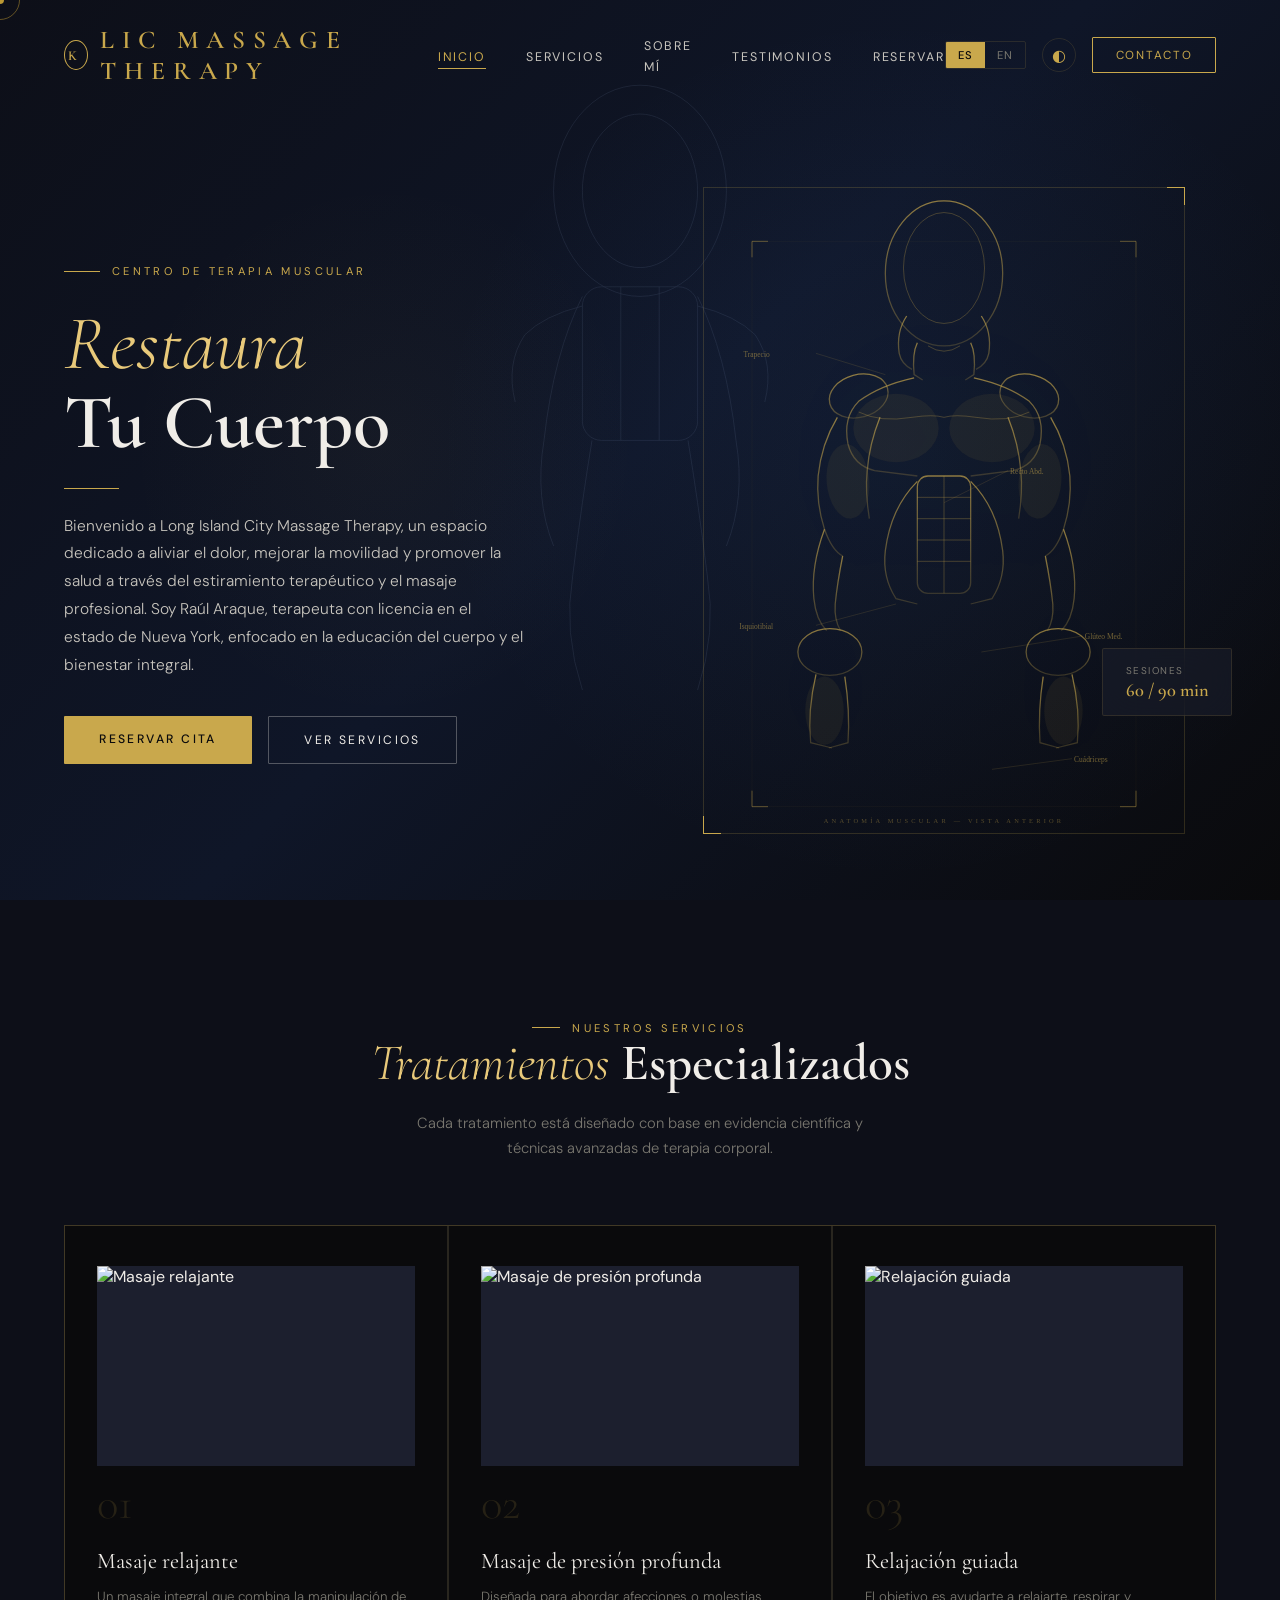
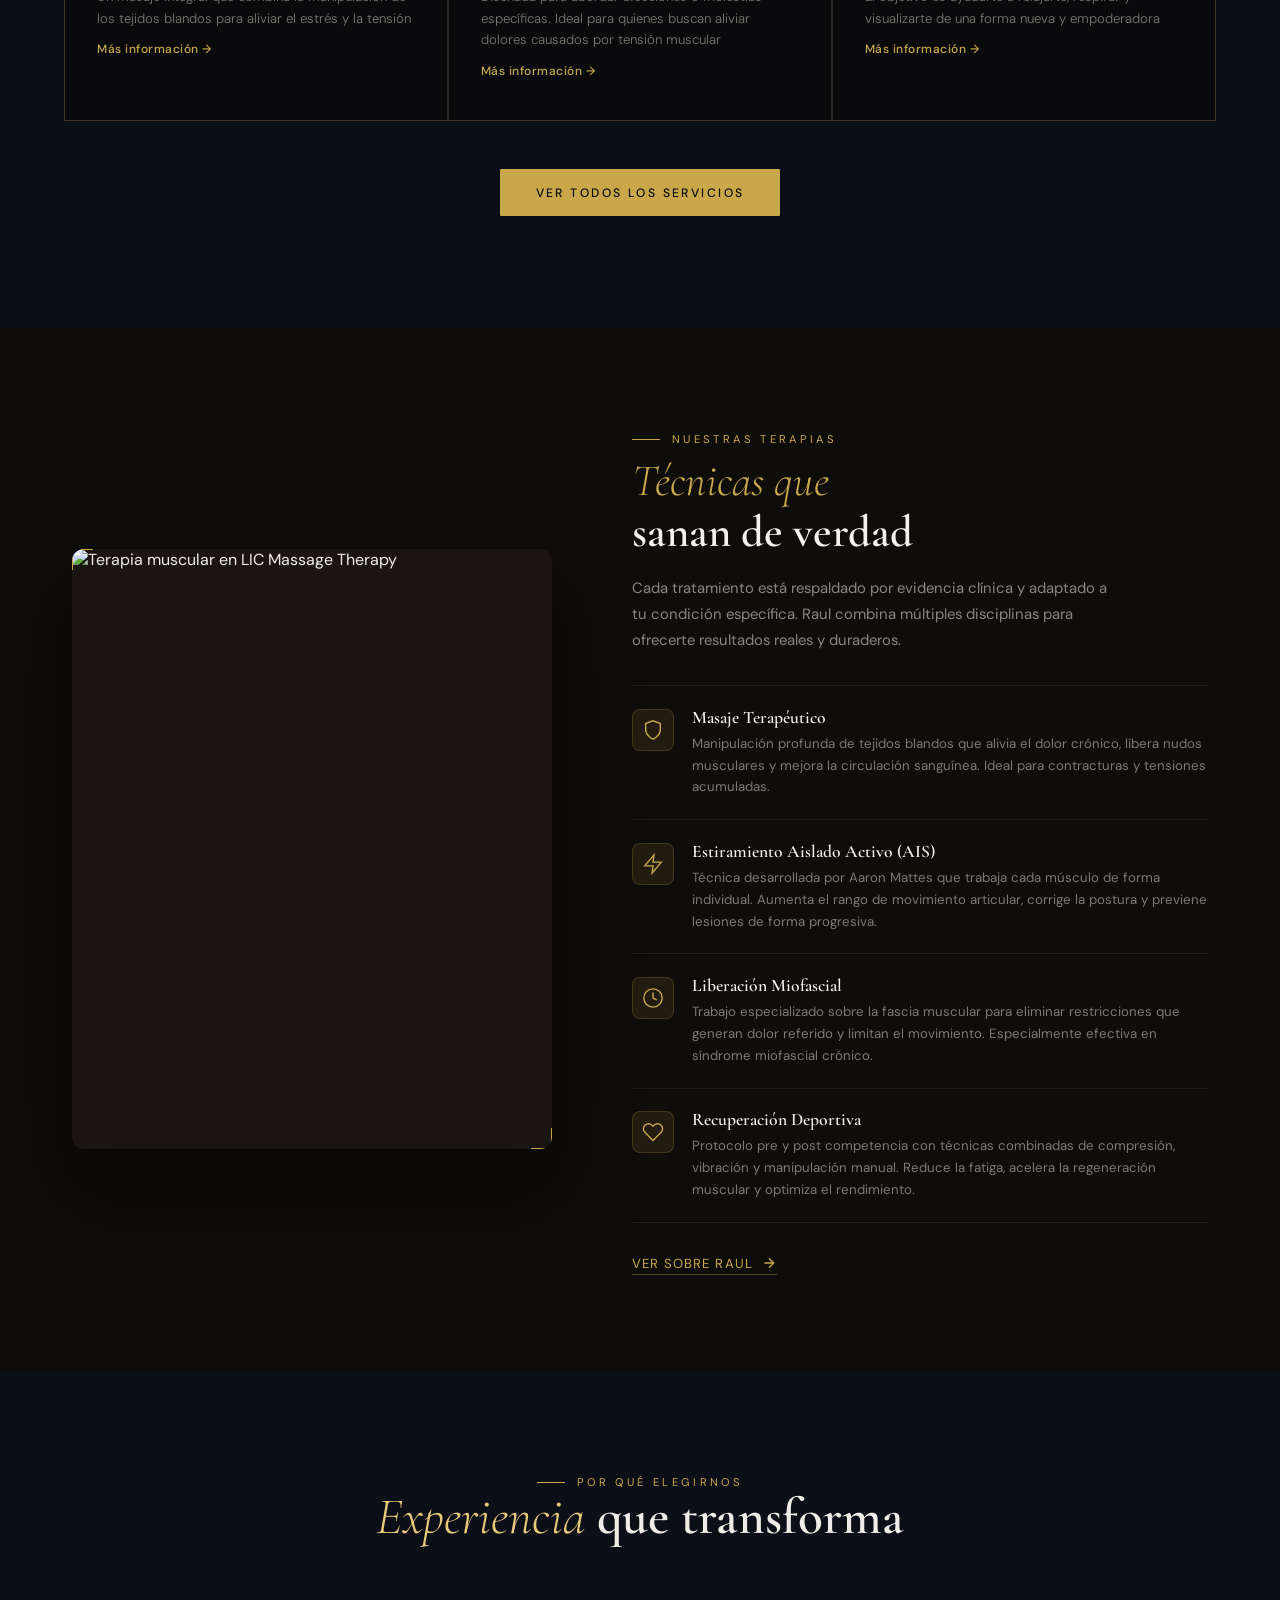
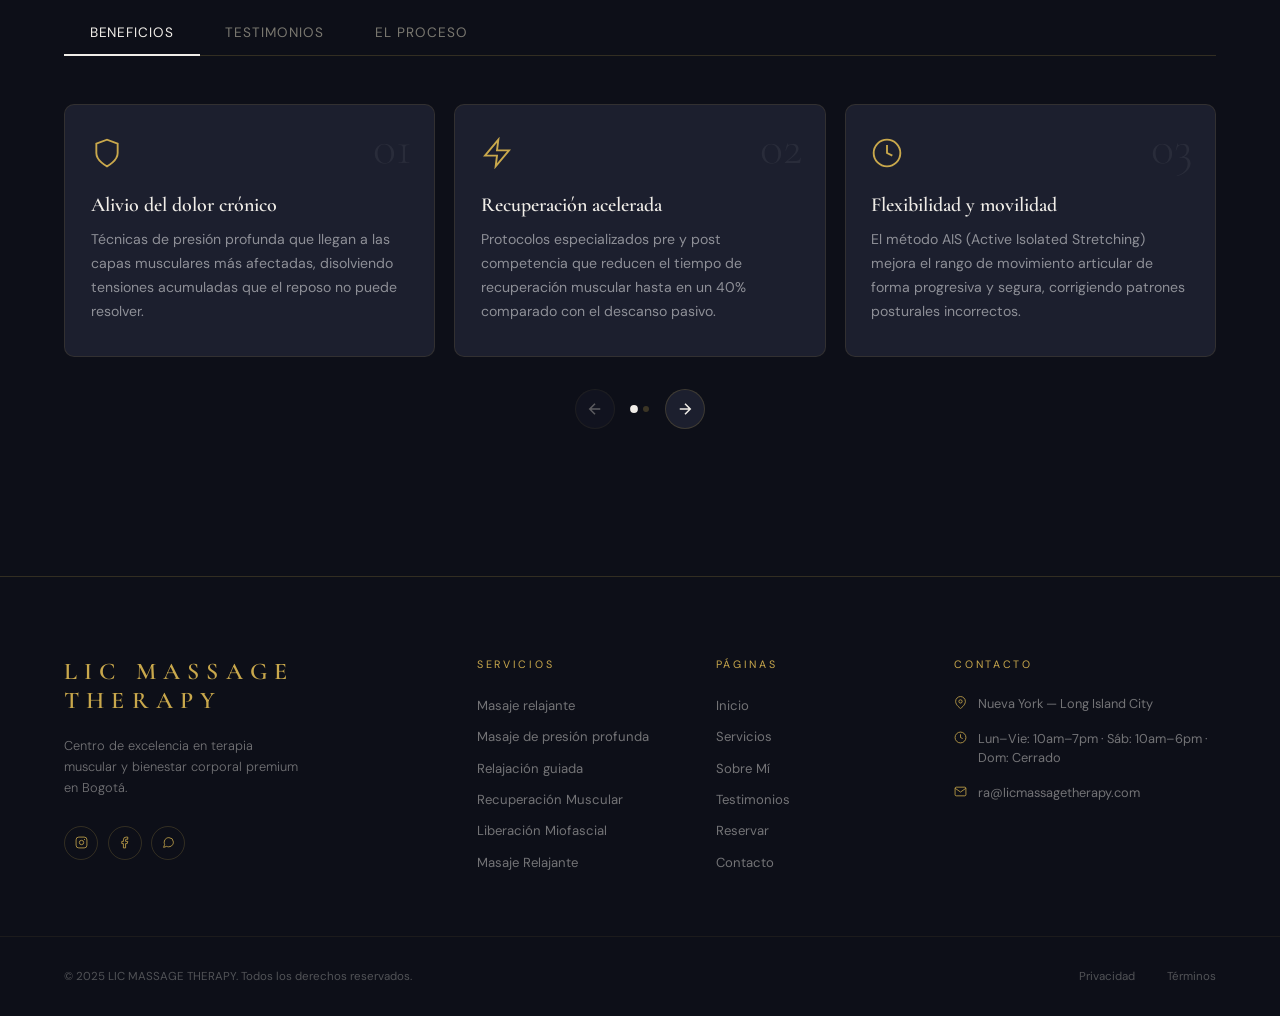
==== LIC massage therapy/index.html @ 2e76ca34 "Add files via upload" ====
<!DOCTYPE html>
<html lang="es">
<head>
<meta charset="UTF-8">
<meta name="viewport" content="width=device-width, initial-scale=1.0">
<title>LIC Massage Therapy</title>
<meta name="description" content="Centro de terapia muscular y masajes premium. Recuperación, bienestar y rendimiento deportivo.">
<link rel="preconnect" href="https://fonts.googleapis.com">
<link href="https://fonts.googleapis.com/css2?family=Cormorant+Garamond:ital,wght@0,300;0,400;0,600;1,300;1,400&family=DM+Sans:wght@300;400;500&display=swap" rel="stylesheet">
<link rel="stylesheet" href="shared.css">
</head>
<body>

<!-- ─── SPLASH SCREEN ────────────────────────────────────────────────────── -->
<div id="splashScreen" aria-hidden="true">
  <div class="splash-inner">

    <!-- Nombre de la marca -->
    <div class="splash-brand">
      <span class="splash-brand-name"> LIC MASSAGE THERAPY</span>
    </div>

    <!-- Barra de progreso -->
    <div class="splash-progress-track">
      <div class="splash-progress-bar" id="splashBar"></div>
    </div>

  </div>
</div>

<style>
/* ── Splash Screen ─────────────────────────────────────────────────────── */
#splashScreen {
  position: fixed;
  inset: 0;
  z-index: 99999;
  display: flex;
  align-items: center;
  justify-content: center;
  background: linear-gradient(160deg, #0d0d0d 0%, #141410 50%, #0a0a0a 100%);
  opacity: 1;
  transition: opacity 0.75s cubic-bezier(0.4, 0, 0.2, 1);
  pointer-events: all;
}
#splashScreen.fade-out {
  opacity: 0;
  pointer-events: none;
}
.splash-inner {
  display: flex;
  flex-direction: column;
  align-items: center;
  gap: 0;
  animation: splashFadeIn 0.9s cubic-bezier(0.4, 0, 0.2, 1) both;
  padding: 0 2rem;
  text-align: center;
}
@keyframes splashFadeIn {
  from { opacity: 0; transform: translateY(18px); }
  to   { opacity: 1; transform: translateY(0); }
}

/* Ornamentos */
.splash-ornament {
  width: 1px;
  background: linear-gradient(to bottom, transparent, rgba(201,168,76,0.5), transparent);
  opacity: 0.6;
}
.splash-ornament.top  { height: 60px; margin-bottom: 28px; }
.splash-ornament.bottom { height: 40px; margin-top: 28px; }

/* Logo SVG */
.splash-logo-wrap {
  position: relative;
  margin-bottom: 22px;
}
.splash-logo-svg {
  width: 90px;
  height: 90px;
  filter: drop-shadow(0 0 18px rgba(201,168,76,0.25));
  animation: splashPulse 3s ease-in-out infinite;
}
@keyframes splashPulse {
  0%, 100% { filter: drop-shadow(0 0 14px rgba(201,168,76,0.2)); }
  50%       { filter: drop-shadow(0 0 28px rgba(201,168,76,0.45)); }
}

/* Nombre de marca */
.splash-brand {
  display: flex;
  align-items: baseline;
  gap: 10px;
  margin-bottom: 10px;
  letter-spacing: 0.08em;
}
.splash-brand-lic {
  font-family: 'Cormorant Garamond', Georgia, serif;
  font-weight: 300;
  font-size: clamp(2rem, 6vw, 3rem);
  color: #c9a84c;
  letter-spacing: 0.18em;
  line-height: 1;
}
.splash-brand-sep {
  font-family: 'Cormorant Garamond', Georgia, serif;
  font-size: 1.1rem;
  color: rgba(201,168,76,0.4);
  line-height: 1;
}
.splash-brand-name {
  font-family: 'DM Sans', sans-serif;
  font-weight: 300;
  font-size: clamp(0.85rem, 2.5vw, 1.1rem);
  color: rgba(220, 210, 185, 0.85);
  letter-spacing: 0.22em;
  text-transform: uppercase;
  line-height: 1;
}

/* Eslogan */
.splash-tagline {
  font-family: 'Cormorant Garamond', Georgia, serif;
  font-style: italic;
  font-weight: 300;
  font-size: clamp(0.75rem, 2vw, 0.9rem);
  color: rgba(201,168,76,0.55);
  letter-spacing: 0.28em;
  margin: 0;
  text-transform: uppercase;
}

/* Barra de progreso */
.splash-progress-track {
  width: 80px;
  height: 1px;
  background: rgba(201,168,76,0.15);
  margin-top: 32px;
  overflow: hidden;
  border-radius: 1px;
}
.splash-progress-bar {
  height: 100%;
  width: 0%;
  background: linear-gradient(90deg, transparent, #c9a84c, transparent);
  border-radius: 1px;
  transition: width linear;
}

/* Responsive */
@media (max-width: 480px) {
  .splash-ornament.top  { height: 40px; margin-bottom: 20px; }
  .splash-ornament.bottom { height: 28px; margin-top: 20px; }
  .splash-logo-svg { width: 72px; height: 72px; }
  .splash-brand { gap: 7px; }
}
</style>

<script>
(function () {
  var splash   = document.getElementById('splashScreen');
  var bar      = document.getElementById('splashBar');
  var duration = 500; // ms total visible
  var fadeTime = 750;  // ms fade-out (matches CSS)

  /* Progreso animado */
  var start = null;
  function animateBar(ts) {
    if (!start) start = ts;
    var pct = Math.min(((ts - start) / duration) * 100, 100);
    bar.style.width = pct + '%';
    if (pct < 100) requestAnimationFrame(animateBar);
  }
  requestAnimationFrame(animateBar);

  /* Ocultar splash */
  function hideSplash() {
    splash.classList.add('fade-out');
    setTimeout(function () {
      splash.style.display = 'none';
    }, fadeTime + 10);
  }

  /* Disparar al mayor: duración mínima o carga de página */
  var loaded   = false;
  var timerDone = false;

  function tryHide() {
    if (loaded && timerDone) hideSplash();
  }

  setTimeout(function () {
    timerDone = true;
    tryHide();
  }, duration);

  if (document.readyState === 'complete') {
    loaded = true;
  } else {
    window.addEventListener('load', function () {
      loaded = true;
      tryHide();
    });
  }
})();
</script>

<!-- ─── HERO ─────────────────────────────────────────────────────────────── -->
<section class="hero">
  <div class="hero-bg"></div>
  <div class="hero-muscles"></div>
  <div class="hero-content">
    <div class="hero-text">
      <div class="hero-tag" data-i18n="hero.tag">Centro de Terapia Muscular</div>
      <div class="hero-title"><em data-i18n="hero.title1">Restaura</em></div>
      <div class="hero-title-line2" data-i18n="hero.title2">Tu Cuerpo</div>
      <div class="hero-divider"></div>
      <p class="hero-desc" data-i18n="hero.desc">Bienvenido a Long Island City (LIC) Massage Therapy. El lugar en la ciudad de New York para venir a estar libre de dolor, aprender cómo estirar para una salud óptima y relajarse en Long Island City. Mi nombre es Raul Araque. Soy un terapeuta de masaje con licencia del estado de Nueva York . Mi objetivo es ayudar y educar a las personas . Me especializo en masaje terapéutico y estiramiento aislado activo (AIS). </p>
      <div class="hero-ctas">
        <a href="reservas.html" class="btn-primary" data-i18n="hero.cta1">Reservar Cita</a>
        <a href="servicios.html" class="btn-secondary" data-i18n="hero.cta2">Ver Servicios</a>
      </div>
    </div>
    <div class="hero-visual floating">
      <div class="hero-anatomy-frame">
        <div class="hero-frame-border"></div>
        <svg class="anatomy-main-svg" viewBox="0 0 400 600" xmlns="http://www.w3.org/2000/svg">
          <defs>
            <linearGradient id="muscleGrad" x1="0" y1="0" x2="0" y2="1">
              <stop offset="0%" stop-color="#c9a84c" stop-opacity="0.9"/>
              <stop offset="100%" stop-color="#c9a84c" stop-opacity="0.3"/>
            </linearGradient>
          </defs>
          <style>.m{fill:none;stroke:url(#muscleGrad);stroke-width:1.2;opacity:.75}.mi{fill:none;stroke:#c9a84c;stroke-width:.6;opacity:.45}.mf{fill:#c9a84c;opacity:.07}.ann{fill:#c9a84c;font-size:7px;font-family:Georgia,serif;opacity:.55}.al{stroke:#c9a84c;stroke-width:.4;opacity:.35;fill:none}</style>
          <ellipse cx="200" cy="80" rx="55" ry="68" class="m"/>
          <ellipse cx="200" cy="75" rx="38" ry="52" class="mi"/>
          <path d="M165 120 Q155 135 158 155 Q160 165 170 170" class="m"/>
          <path d="M235 120 Q245 135 242 155 Q240 165 230 170" class="m"/>
          <path d="M175 145 Q170 155 172 175 L180 180" class="m"/>
          <path d="M225 145 Q230 155 228 175 L220 180" class="m"/>
          <path d="M185 148 Q200 158 215 148" class="mi"/>
          <path d="M172 178 Q140 185 120 200 Q105 215 110 240 Q115 260 135 265 L175 270" class="m"/>
          <path d="M228 178 Q260 185 280 200 Q295 215 290 240 Q285 260 265 265 L225 270" class="m"/>
          <ellipse cx="155" cy="225" rx="40" ry="32" class="mf"/>
          <ellipse cx="245" cy="225" rx="40" ry="32" class="mf"/>
          <path d="M120 210 Q140 220 170 215 Q190 212 200 215" class="mi"/>
          <path d="M280 210 Q260 220 230 215 Q210 212 200 215" class="mi"/>
          <rect x="175" y="270" width="50" height="110" rx="10" class="m"/>
          <path d="M175 290 L225 290" class="mi"/><path d="M175 310 L225 310" class="mi"/>
          <path d="M175 330 L225 330" class="mi"/><path d="M175 350 L225 350" class="mi"/>
          <path d="M200 270 L200 380" class="mi"/>
          <path d="M175 275 Q150 300 145 340 Q142 365 155 385 L175 390" class="m"/>
          <path d="M225 275 Q250 300 255 340 Q258 365 245 385 L225 390" class="m"/>
          <ellipse cx="120" cy="195" rx="28" ry="20" transform="rotate(-15 120 195)" class="m"/>
          <ellipse cx="280" cy="195" rx="28" ry="20" transform="rotate(15 280 195)" class="m"/>
          <path d="M100 215 Q85 240 82 270 Q80 295 88 320 Q95 340 105 345" class="m"/>
          <path d="M140 215 Q130 240 128 265 Q126 285 130 310" class="m"/>
          <ellipse cx="110" cy="275" rx="20" ry="35" transform="rotate(-5 110 275)" class="mf"/>
          <path d="M300 215 Q315 240 318 270 Q320 295 312 320 Q305 340 295 345" class="m"/>
          <path d="M260 215 Q270 240 272 265 Q274 285 270 310" class="m"/>
          <ellipse cx="290" cy="275" rx="20" ry="35" transform="rotate(5 290 275)" class="mf"/>
          <path d="M88 320 Q75 355 78 385 Q80 405 90 415" class="m"/>
          <path d="M105 345 Q100 370 98 390 Q97 405 103 415" class="m"/>
          <path d="M312 320 Q325 355 322 385 Q320 405 310 415" class="m"/>
          <path d="M295 345 Q300 370 302 390 Q303 405 297 415" class="m"/>
          <ellipse cx="93" cy="435" rx="30" ry="22" class="m"/>
          <ellipse cx="307" cy="435" rx="30" ry="22" class="m"/>
          <path d="M80 456 Q72 490 75 520 L95 525" class="m"/>
          <path d="M107 458 Q112 490 110 520 L92 525" class="m"/>
          <path d="M320 456 Q328 490 325 520 L305 525" class="m"/>
          <path d="M293 458 Q288 490 290 520 L308 525" class="m"/>
          <ellipse cx="88" cy="490" rx="18" ry="32" class="mf"/>
          <ellipse cx="312" cy="490" rx="18" ry="32" class="mf"/>
          <line x1="145" y1="175" x2="80" y2="155" class="al"/><text x="12" y="158" class="ann">Trapecio</text>
          <line x1="200" y1="295" x2="260" y2="265" class="al"/><text x="262" y="268" class="ann">Recto Abd.</text>
          <line x1="155" y1="390" x2="80" y2="410" class="al"/><text x="8" y="413" class="ann">Isquiotibial</text>
          <line x1="235" y1="435" x2="330" y2="420" class="al"/><text x="332" y="423" class="ann">Glúteo Med.</text>
          <line x1="245" y1="545" x2="320" y2="535" class="al"/><text x="322" y="538" class="ann">Cuádriceps</text>
          <line x1="20" y1="50" x2="20" y2="580" stroke="#c9a84c" stroke-width=".3" opacity=".15"/>
          <line x1="380" y1="50" x2="380" y2="580" stroke="#c9a84c" stroke-width=".3" opacity=".15"/>
          <line x1="20" y1="50" x2="380" y2="50" stroke="#c9a84c" stroke-width=".3" opacity=".15"/>
          <line x1="20" y1="580" x2="380" y2="580" stroke="#c9a84c" stroke-width=".3" opacity=".15"/>
          <path d="M20 50 L35 50 M20 50 L20 65" stroke="#c9a84c" stroke-width=".8" opacity=".5" fill="none"/>
          <path d="M380 50 L365 50 M380 50 L380 65" stroke="#c9a84c" stroke-width=".8" opacity=".5" fill="none"/>
          <path d="M20 580 L35 580 M20 580 L20 565" stroke="#c9a84c" stroke-width=".8" opacity=".5" fill="none"/>
          <path d="M380 580 L365 580 M380 580 L380 565" stroke="#c9a84c" stroke-width=".8" opacity=".5" fill="none"/>
          <text x="200" y="595" text-anchor="middle" fill="#c9a84c" font-size="6" font-family="Georgia,serif" opacity=".4" letter-spacing="3">ANATOMÍA MUSCULAR — VISTA ANTERIOR</text>
        </svg>
        <div class="floating-badge badge-br glass">
          <div class="badge-label" data-i18n="badge.sessions">Sesiones</div>
          <div class="badge-value">60 / 90 min</div>
        </div>
      </div>
    </div>
  </div>
</section>

<!-- ─── PREVIEW SERVICES ──────────────────────────────────────────────────── -->


<section class="home-services-preview">
  <div class="section-container">
    <div class="section-header center">
      <div class="section-tag reveal" data-i18n="services.tag">Nuestros Servicios</div>
      <h2 class="section-title reveal delay-1">
        <em data-i18n="services.title1">Tratamientos</em>
        <strong data-i18n="services.title2">Especializados</strong>
      </h2>
      <p class="section-sub reveal delay-2" data-i18n="services.subtitle">Cada tratamiento diseñado con base en evidencia científica y técnicas avanzadas.</p>
    </div>

    <div class="preview-grid" id="servicesGrid"></div>

    <div class="center-cta reveal delay-3">
      <a href="servicios.html" class="btn-primary" data-i18n="home.allServices">Ver Todos los Servicios</a>
    </div>
  </div>
</section>

<!-- ─── TERAPIAS SECTION ───────────────────────────────────────────────────── -->
<section class="terapias-section">
  <div class="ts-inner">

    <!-- Columna izquierda: imagen -->
    <div class="ts-img-col reveal">
      <div class="ts-img-frame">

        <!-- ▸ Reemplaza src="" con la URL o ruta de tu foto -->
        <img src="https://images.unsplash.com/photo-1519823551278-64ac92734fb1?q=80&w=687&auto=format&fit=crop&ixlib=rb-4.1.0&ixid=M3wxMjA3fDB8MHxwaG90by1wYWdlfHx8fGVufDB8fHx8fA%3D%3D" alt="Terapia muscular en LIC Massage Therapy" class="ts-img" id="tsImg">

        <!-- Placeholder mientras no haya imagen -->
        <div class="ts-img-placeholder" id="tsPlaceholder">
          <div class="ts-ph-icon">
            <svg viewBox="0 0 24 24" fill="none" stroke="currentColor" stroke-width="1.2" width="36" height="36">
              <rect x="3" y="3" width="18" height="18" rx="2"/>
              <circle cx="8.5" cy="8.5" r="1.5"/>
              <path d="M21 15l-5-5L5 21"/>
            </svg>
          </div>
          <span>Agregar imagen</span>
        </div>

        <!-- Corners decorativos dorados -->
        <div class="ts-corner tl"></div>
        <div class="ts-corner br"></div>

       

      </div>
    </div>

    <!-- Columna derecha: contenido terapias -->
    <div class="ts-content reveal delay-1">

      <div class="section-tag" style="color:#c9a84c;border-color:rgba(201,168,76,0.3)">Nuestras Terapias</div>
      <h2 class="ts-title">
        <em>Técnicas que</em><br>
        <strong>sanan de verdad</strong>
      </h2>
      <p class="ts-intro">Cada tratamiento está respaldado por evidencia clínica y adaptado a tu condición específica. Raul combina múltiples disciplinas para ofrecerte resultados reales y duraderos.</p>

      <!-- Lista de terapias -->
      <div class="ts-list">

        <div class="ts-item">
          <div class="ts-item-icon">
            <svg viewBox="0 0 24 24" fill="none" stroke="currentColor" stroke-width="1.5" width="22" height="22"><path d="M12 22s8-4 8-10V5l-8-3-8 3v7c0 6 8 10 8 10z"/></svg>
          </div>
          <div class="ts-item-body">
            <div class="ts-item-name">Masaje Terapéutico</div>
            <p class="ts-item-desc">Manipulación profunda de tejidos blandos que alivia el dolor crónico, libera nudos musculares y mejora la circulación sanguínea. Ideal para contracturas y tensiones acumuladas.</p>
          </div>
        </div>

        <div class="ts-item">
          <div class="ts-item-icon">
            <svg viewBox="0 0 24 24" fill="none" stroke="currentColor" stroke-width="1.5" width="22" height="22"><path d="M13 2L3 14h9l-1 8 10-12h-9l1-8z"/></svg>
          </div>
          <div class="ts-item-body">
            <div class="ts-item-name">Estiramiento Aislado Activo (AIS)</div>
            <p class="ts-item-desc">Técnica desarrollada por Aaron Mattes que trabaja cada músculo de forma individual. Aumenta el rango de movimiento articular, corrige la postura y previene lesiones de forma progresiva.</p>
          </div>
        </div>

        <div class="ts-item">
          <div class="ts-item-icon">
            <svg viewBox="0 0 24 24" fill="none" stroke="currentColor" stroke-width="1.5" width="22" height="22"><circle cx="12" cy="12" r="10"/><path d="M12 6v6l4 2"/></svg>
          </div>
          <div class="ts-item-body">
            <div class="ts-item-name">Liberación Miofascial</div>
            <p class="ts-item-desc">Trabajo especializado sobre la fascia muscular para eliminar restricciones que generan dolor referido y limitan el movimiento. Especialmente efectiva en síndrome miofascial crónico.</p>
          </div>
        </div>

        <div class="ts-item">
          <div class="ts-item-icon">
            <svg viewBox="0 0 24 24" fill="none" stroke="currentColor" stroke-width="1.5" width="22" height="22"><path d="M20.84 4.61a5.5 5.5 0 0 0-7.78 0L12 5.67l-1.06-1.06a5.5 5.5 0 0 0-7.78 7.78l1.06 1.06L12 21.23l7.78-7.78 1.06-1.06a5.5 5.5 0 0 0 0-7.78z"/></svg>
          </div>
          <div class="ts-item-body">
            <div class="ts-item-name">Recuperación Deportiva</div>
            <p class="ts-item-desc">Protocolo pre y post competencia con técnicas combinadas de compresión, vibración y manipulación manual. Reduce la fatiga, acelera la regeneración muscular y optimiza el rendimiento.</p>
          </div>
        </div>

      </div>

      <a href="sobre-mi.html" class="ts-cta">
        Ver sobre Raul
        <svg viewBox="0 0 24 24" fill="none" stroke="currentColor" stroke-width="2" width="16" height="16"><path d="M5 12h14M12 5l7 7-7 7"/></svg>
      </a>

    </div>
  </div>
</section>

<!-- ─── TABS CAROUSEL ─────────────────────────────────────────────────────── -->
<section class="tabs-section">
  <div class="section-container">

    <div class="section-header center">
      <div class="section-tag reveal">Por qué elegirnos</div>
      <h2 class="section-title reveal delay-1">
        <em>Experiencia</em> <strong>que transforma</strong>
      </h2>
    </div>

    <!-- Tabs nav -->
    <div class="tabs-nav reveal delay-1" role="tablist">
      <button class="tab-btn active" role="tab" aria-selected="true"  data-tab="0" onclick="switchTab(0)">Beneficios</button>
      <button class="tab-btn"        role="tab" aria-selected="false" data-tab="1" onclick="switchTab(1)">Testimonios</button>
      <button class="tab-btn"        role="tab" aria-selected="false" data-tab="2" onclick="switchTab(2)">El Proceso</button>
      <div class="tab-indicator" id="tabIndicator"></div>
    </div>

    <!-- Panels -->
    <div class="tabs-panels">

      <!-- Panel 0: Beneficios -->
      <div class="tab-panel active" id="panel-0" role="tabpanel">
        <div class="benefits-carousel" id="bCarousel">
          <div class="bc-track" id="bcTrack">

            <div class="bc-card">
              <div class="bc-icon">
                <svg viewBox="0 0 24 24" fill="none" stroke="currentColor" stroke-width="1.4" width="32" height="32"><path d="M12 22s8-4 8-10V5l-8-3-8 3v7c0 6 8 10 8 10z"/></svg>
              </div>
              <h3 class="bc-title">Alivio del dolor crónico</h3>
              <p class="bc-desc">Técnicas de presión profunda que llegan a las capas musculares más afectadas, disolviendo tensiones acumuladas que el reposo no puede resolver.</p>
              <div class="bc-num">01</div>
            </div>

            <div class="bc-card">
              <div class="bc-icon">
                <svg viewBox="0 0 24 24" fill="none" stroke="currentColor" stroke-width="1.4" width="32" height="32"><path d="M13 2L3 14h9l-1 8 10-12h-9l1-8z"/></svg>
              </div>
              <h3 class="bc-title">Recuperación acelerada</h3>
              <p class="bc-desc">Protocolos especializados pre y post competencia que reducen el tiempo de recuperación muscular hasta en un 40% comparado con el descanso pasivo.</p>
              <div class="bc-num">02</div>
            </div>

            <div class="bc-card">
              <div class="bc-icon">
                <svg viewBox="0 0 24 24" fill="none" stroke="currentColor" stroke-width="1.4" width="32" height="32"><circle cx="12" cy="12" r="10"/><path d="M12 6v6l4 2"/></svg>
              </div>
              <h3 class="bc-title">Flexibilidad y movilidad</h3>
              <p class="bc-desc">El método AIS (Active Isolated Stretching) mejora el rango de movimiento articular de forma progresiva y segura, corrigiendo patrones posturales incorrectos.</p>
              <div class="bc-num">03</div>
            </div>

            <div class="bc-card">
              <div class="bc-icon">
                <svg viewBox="0 0 24 24" fill="none" stroke="currentColor" stroke-width="1.4" width="32" height="32"><path d="M20.84 4.61a5.5 5.5 0 0 0-7.78 0L12 5.67l-1.06-1.06a5.5 5.5 0 0 0-7.78 7.78l1.06 1.06L12 21.23l7.78-7.78 1.06-1.06a5.5 5.5 0 0 0 0-7.78z"/></svg>
              </div>
              <h3 class="bc-title">Bienestar mental</h3>
              <p class="bc-desc">La relajación profunda activa el sistema nervioso parasimpático, reduciendo los niveles de cortisol y promoviendo un estado de calma duradera.</p>
              <div class="bc-num">04</div>
            </div>

            <div class="bc-card">
              <div class="bc-icon">
                <svg viewBox="0 0 24 24" fill="none" stroke="currentColor" stroke-width="1.4" width="32" height="32"><path d="M17 21v-2a4 4 0 0 0-4-4H5a4 4 0 0 0-4 4v2"/><circle cx="9" cy="7" r="4"/><path d="M23 21v-2a4 4 0 0 0-3-3.87"/><path d="M16 3.13a4 4 0 0 1 0 7.75"/></svg>
              </div>
              <h3 class="bc-title">Atención personalizada</h3>
              <p class="bc-desc">Cada sesión inicia con una evaluación funcional. No hay protocolos genéricos — cada plan de tratamiento se diseña exclusivamente para ti.</p>
              <div class="bc-num">05</div>
            </div>

          </div><!-- /bc-track -->

          <!-- Controles -->
          <div class="bc-controls">
            <button class="bc-arrow" id="bcPrev" onclick="bcSlide(-1)" aria-label="Anterior">
              <svg viewBox="0 0 24 24" fill="none" stroke="currentColor" stroke-width="2" width="18" height="18"><path d="M19 12H5M12 19l-7-7 7-7"/></svg>
            </button>
            <div class="bc-dots" id="bcDots"></div>
            <button class="bc-arrow" id="bcNext" onclick="bcSlide(1)" aria-label="Siguiente">
              <svg viewBox="0 0 24 24" fill="none" stroke="currentColor" stroke-width="2" width="18" height="18"><path d="M5 12h14M12 5l7 7-7 7"/></svg>
            </button>
          </div>
        </div>
      </div><!-- /panel-0 -->

      <!-- Panel 1: Testimonios -->
      <div class="tab-panel" id="panel-1" role="tabpanel">
        <div class="testimonials-grid">

          <div class="testi-card featured">
            <div class="testi-stars">★★★★★</div>
            <blockquote class="testi-quote">"Llevaba dos años con dolor lumbar crónico. Después de cuatro sesiones con Raul, puedo hacer mi rutina de ejercicios sin molestias. No exagero cuando digo que me cambió la vida."</blockquote>
            <div class="testi-author">
              <div class="testi-avatar">MR</div>
              <div>
                <div class="testi-name">María R.</div>
                <div class="testi-role">Corredora amateur, 38 años</div>
              </div>
            </div>
          </div>

          <div class="testi-card">
            <div class="testi-stars">★★★★★</div>
            <blockquote class="testi-quote">"El masaje deportivo pre-competencia mejoró notablemente mi rendimiento. Me sentí más ágil y con mayor rango de movimiento desde el primer día."</blockquote>
            <div class="testi-author">
              <div class="testi-avatar">JL</div>
              <div>
                <div class="testi-name">Juan L.</div>
                <div class="testi-role">Triatleta, 44 años</div>
              </div>
            </div>
          </div>

          <div class="testi-card">
            <div class="testi-stars">★★★★★</div>
            <blockquote class="testi-quote">"Vine por tensión cervical y me fui con una rutina de estiramientos personalizada. Raul explica cada técnica con claridad. Un profesional excepcional."</blockquote>
            <div class="testi-author">
              <div class="testi-avatar">SC</div>
              <div>
                <div class="testi-name">Sofia C.</div>
                <div class="testi-role">Diseñadora gráfica, 31 años</div>
              </div>
            </div>
          </div>

        </div>
      </div><!-- /panel-1 -->

      <!-- Panel 2: El Proceso -->
      <div class="tab-panel" id="panel-2" role="tabpanel">
        <div class="process-steps">

          <div class="ps-step">
            <div class="ps-num">01</div>
            <div class="ps-content">
              <h3 class="ps-title">Evaluación inicial</h3>
              <p class="ps-desc">Comenzamos con una conversación y evaluación funcional para entender tu historial, objetivos y áreas de tensión. Sin costo adicional en tu primera visita.</p>
            </div>
          </div>

          <div class="ps-connector"></div>

          <div class="ps-step">
            <div class="ps-num">02</div>
            <div class="ps-content">
              <h3 class="ps-title">Plan personalizado</h3>
              <p class="ps-desc">Diseñamos un protocolo de tratamiento específico para ti, combinando las técnicas más adecuadas según tus necesidades y objetivos.</p>
            </div>
          </div>

          <div class="ps-connector"></div>

          <div class="ps-step">
            <div class="ps-num">03</div>
            <div class="ps-content">
              <h3 class="ps-title">Sesión terapéutica</h3>
              <p class="ps-desc">Cada sesión de 60 a 90 minutos combina técnicas manuales, estiramiento asistido y educación para que puedas mantener los resultados en casa.</p>
            </div>
          </div>

          <div class="ps-connector"></div>

          <div class="ps-step">
            <div class="ps-num">04</div>
            <div class="ps-content">
              <h3 class="ps-title">Seguimiento continuo</h3>
              <p class="ps-desc">Ajustamos el plan en cada visita según tu evolución. El objetivo es que cada sesión sea mejor que la anterior y que avances hacia tu bienestar óptimo.</p>
            </div>
          </div>

        </div>
      </div><!-- /panel-2 -->

    </div><!-- /tabs-panels -->
  </div>
</section>

<!-- ─── SCRIPTS: Video + Tabs ─────────────────────────────────────────────── -->
<script>
/* ── Tabs ── */
var tabBtns   = document.querySelectorAll('.tab-btn');
var tabInd    = document.getElementById('tabIndicator');
function switchTab(idx) {
  tabBtns.forEach(function(b,i){
    b.classList.toggle('active', i === idx);
    b.setAttribute('aria-selected', i === idx);
  });
  document.querySelectorAll('.tab-panel').forEach(function(p,i){
    p.classList.toggle('active', i === idx);
  });
  var active = tabBtns[idx];
  tabInd.style.left  = active.offsetLeft + 'px';
  tabInd.style.width = active.offsetWidth + 'px';
  if (idx === 0) bcInit();
}

/* Init indicator */
window.addEventListener('load', function() {
  switchTab(0);
});

/* ── Benefits carousel ── */
var bcPos   = 0;
var bcTotal = 5;
var bcVisible = 3;

function bcGetVisible() {
  return window.innerWidth <= 560 ? 1 : window.innerWidth <= 900 ? 2 : 3;
}

function bcInit() {
  bcVisible = bcGetVisible();
  var dotsEl = document.getElementById('bcDots');
  var pages  = Math.ceil(bcTotal / bcVisible);
  dotsEl.innerHTML = '';
  for (var i = 0; i < pages; i++) {
    var d = document.createElement('button');
    d.className = 'bc-dot' + (i === 0 ? ' active' : '');
    d.setAttribute('aria-label', 'Ir a página ' + (i+1));
    d.setAttribute('data-page', i);
    d.onclick = (function(pg){ return function(){ bcGoTo(pg); }; })(i);
    dotsEl.appendChild(d);
  }
  bcGoTo(0);
}

function bcGoTo(page) {
  bcVisible = bcGetVisible();
  var pages  = Math.ceil(bcTotal / bcVisible);
  page = Math.max(0, Math.min(page, pages - 1));
  bcPos = page;
  var cardW = document.querySelector('.bc-card');
  if (!cardW) return;
  var gap    = 19.2; // ~1.2rem
  var shift  = page * bcVisible * (cardW.offsetWidth + gap);
  document.getElementById('bcTrack').style.transform = 'translateX(-' + shift + 'px)';
  document.querySelectorAll('.bc-dot').forEach(function(d, i) {
    d.classList.toggle('active', i === page);
  });
  document.getElementById('bcPrev').disabled = page === 0;
  document.getElementById('bcNext').disabled = page >= pages - 1;
}

function bcSlide(dir) {
  bcGoTo(bcPos + dir);
}

window.addEventListener('resize', function() { bcInit(); });
</script>

<!-- ─── MODAL ─────────────────────────────────────────────────────────────── -->
<div class="modal-overlay" id="modalOverlay" role="dialog" aria-modal="true" aria-labelledby="modalName">
  <div class="modal-box" id="modalBox">
    <button class="modal-x" id="modalX" aria-label="Cerrar">✕</button>
    <img class="modal-img" id="modalImg" src="" alt="">
    <div class="modal-body">
      <div class="modal-tag"  id="modalTag"></div>
      <div class="modal-name" id="modalName"></div>
      <div class="modal-divider"></div>
      <div class="modal-duration" id="modalDuration"></div>
      <div class="modal-desc"     id="modalDesc"></div>
      <div class="modal-features" id="modalFeatures"></div>
      <div class="modal-actions">
        <button class="modal-book" onclick="window.location.href='reservas.html'">
          Reservar esta sesión →
        </button>
        <button class="modal-close-btn" id="modalCloseBtn">Cerrar</button>
      </div>
    </div>
  </div>
</div>

<!-- ─── SCRIPT DE SERVICIOS ───────────────────────────────────────────────── -->
<script>
(function () {
  /* ── Datos de servicios ─────────────────────────────────────────────── */
  var SERVICES = [
    {
      num: "01",
      tag: "Relajación",
      nameKey: "s1.name",
      name: "Masaje relajante",
      duration: "30 min",
      img: "https://images.unsplash.com/photo-1600334089648-b0d9d3028eb2?w=600&q=80&fit=crop",
      descKey: "s1.desc",
      desc: "Un masaje integral que combina la manipulación de los tejidos blandos para aliviar el estrés y la tensión, a la vez que mejora la circulación sanguínea y linfática. La presión es de ligera a media; su objetivo principal es la relajación. Puede incluir estiramientos activos suaves.",
      features: ["Reduce estrés y ansiedad", "Mejora circulación sanguínea y linfática", "Presión ligera a media adaptable", "Incluye estiramientos activos suaves"],
      short: "Un masaje integral que combina la manipulación de los tejidos blandos para aliviar el estrés y la tensión"
    },
    {
      num: "02",
      tag: "Terapéutico",
      nameKey: "s2.name",
      name: "Masaje de presión profunda",
      duration: "30 min",
      img: "https://images.unsplash.com/photo-1519823551278-64ac92734fb1?w=600&q=80&fit=crop",
      descKey: "s2.desc",
      desc: "Diseñada para abordar afecciones o molestias específicas. Ideal para quienes buscan aliviar dolores causados por tensión muscular, sobreesfuerzo o traumatismos. Trabaja capas profundas del tejido muscular con técnica y precisión focalizada.",
      features: ["Alivia dolor crónico y tensión profunda", "Ideal para lesiones por sobreesfuerzo", "Técnica de presión focalizada", "Resultados visibles desde la primera sesión"],
      short: "Diseñada para abordar afecciones o molestias específicas. Ideal para quienes buscan aliviar dolores causados por tensión muscular"
    },
    {
      num: "03",
      tag: "Bienestar",
      nameKey: "s3.name",
      name: "Relajación guiada",
      duration: "45 min",
      img: "https://images.unsplash.com/photo-1506126613408-eca07ce68773?w=600&q=80&fit=crop",
      descKey: "s3.desc",
      desc: "El objetivo es ayudarte a relajarte, respirar y visualizarte de una forma nueva y empoderadora. Reduce el nerviosismo, la ansiedad y la preocupación. Puede mejorar tu rendimiento en el trabajo, el deporte y la vida cotidiana.",
      features: ["Reducción de nerviosismo y ansiedad", "Técnicas de respiración consciente", "Visualización guiada personalizada", "Mejora el rendimiento diario"],
      short: "El objetivo es ayudarte a relajarte, respirar y visualizarte de una forma nueva y empoderadora"
    }
  ];

  /* ── Renderizado de tarjetas ────────────────────────────────────────── */
  var grid = document.getElementById('servicesGrid');
  SERVICES.forEach(function (s, i) {
    var card = document.createElement('div');
    card.className = 'preview-card reveal';
    card.style.cursor = 'pointer';
    card.innerHTML =
      '<img class="sp-card-img" src="' + s.img + '" alt="' + s.name + '" loading="lazy">' +
      '<div style="padding:1rem 0 0">' +
        '<div class="preview-num">' + s.num + '</div>' +
        '<div class="preview-name" data-i18n="' + s.nameKey + '">' + s.name + '</div>' +
        '<p class="preview-desc">' + s.short + '</p>' +
        '<div class="sp-card-more">Más información →</div>' +
      '</div>';
    card.addEventListener('click', function () { openModal(i); });
    grid.appendChild(card);
  });

  /* ── Modal ──────────────────────────────────────────────────────────── */
  var overlay   = document.getElementById('modalOverlay');
  var modalX    = document.getElementById('modalX');
  var closeBtn  = document.getElementById('modalCloseBtn');

  function openModal(i) {
    var s = SERVICES[i];
    document.getElementById('modalImg').src      = s.img;
    document.getElementById('modalImg').alt      = s.name;
    document.getElementById('modalTag').textContent      = s.tag;
    document.getElementById('modalName').textContent     = s.name;
    document.getElementById('modalDuration').textContent = '⏱ ' + s.duration;
    document.getElementById('modalDesc').textContent     = s.desc;
    document.getElementById('modalFeatures').innerHTML   =
      s.features.map(function (f) { return '<div class="modal-feat">' + f + '</div>'; }).join('');
    overlay.classList.add('open');
    document.body.style.overflow = 'hidden';
  }

  function closeModal() {
    overlay.classList.remove('open');
    document.body.style.overflow = '';
  }

  modalX.addEventListener('click', closeModal);
  closeBtn.addEventListener('click', closeModal);
  overlay.addEventListener('click', function (e) { if (e.target === overlay) closeModal(); });
  document.addEventListener('keydown', function (e) { if (e.key === 'Escape') closeModal(); });
})();
</script>

<script src="shared.js"></script>
<script src="components.js"></script>
<script>
  renderComponents('index');
  initPage('index');
</script>
</body>
</html>
---- LIC massage therapy/shared.css ----
/* ─── KINESYS SHARED CSS ─────────────────────────────────────────────────── */

/* DARK MODE (default) */
:root {
  --bg-primary: #0a0a0c;
  --bg-deep: #0d0f18;
  --bg-nav: rgba(10,10,12,0.92);
  --bg-card: #1c1f2e;
  --bg-card-hover: #23263a;
  --bg-form: rgba(10,10,12,0.5);
  --bg-glass: rgba(28,31,46,0.55);
  --bg-page-hero: linear-gradient(135deg, #0d0f18 0%, #0f1628 50%, #0a0a0c 100%);
  --bg-cta: #0f1628;
  --bg-footer: #0d0f18;
  --border: rgba(201,168,76,0.15);
  --border-card: rgba(201,168,76,0.12);
  --border-focus: rgba(201,168,76,0.5);
  --text-primary: #f0ede8;
  --text-secondary: #c8c5be;
  --text-muted: #7a7870;
  --text-faint: #3a3a40;
  --gold: #c9a84c;
  --gold-soft: rgba(201,168,76,0.15);
  --gold-light: #e8c97a;
  --electric: #4a7fd4;
  --nav-link: #c8c5be;
  --nav-link-hover: #c9a84c;
  --muscles-opacity: 0.12;
  --anatomy-opacity: 0.35;
  --page-hero-overlay: rgba(10,10,12,0.6);
  --scrollbar-bg: #0a0a0c;
  --input-bg: rgba(10,10,12,0.5);
  --input-color: #f0ede8;
  --shadow-card: 0 4px 24px rgba(0,0,0,0.4);
  --shadow-gold: 0 8px 30px rgba(201,168,76,0.25);
  --noise-opacity: 0.4;
  --cta-border: rgba(201,168,76,0.2);
  --service-num-color: rgba(201,168,76,0.15);
  --service-num-hover: rgba(201,168,76,0.4);
  /* Bio/section palette */
  --dark: #0f0d0a;
  --dark2: #1a1612;
  --cream: #1c1f2e;
  --cream2: #23263a;
  --bio-text: rgba(255,255,255,0.55);
  --bio-card-bg: #1c1f2e;
  --bio-card-border: rgba(201,168,76,0.12);
  --bio-img-bg: #2a2620;
  --bio-heading-color: #f5f1ec;
  --bio-para-color: rgba(255,255,255,0.6);
  --bio-inst-bg: rgba(28,31,46,0.95);
  --bio-inst-name: #f0ede8;
  --tray-content-bg: #1c1f2e;
  --tray-content-border: rgba(201,168,76,0.12);
  --tray-dot-bg: #0a0a0c;
  --tray-desc-color: rgba(255,255,255,0.5);
  --cert-card-bg: #1a1612;
  --ws-section-bg: #12100d;
  --ws-stats-bg: #1a1612;
  --ws-title-color: #f0ede8;
  --ws-intro-color: rgba(255,255,255,0.5);
  --terapias-bg: #0f0d0a;
  --tab-section-bg: #0d0f18;
  --tab-nav-border: rgba(201,168,76,0.2);
  --tab-btn-color: #7a7870;
  --tab-btn-active: #f0ede8;
  --tab-indicator-bg: #f0ede8;
  --bc-card-bg: #1c1f2e;
  --bc-card-border: rgba(201,168,76,0.12);
  --bc-title-color: #f0ede8;
  --bc-desc-color: rgba(255,255,255,0.5);
  --bc-num-color: rgba(255,255,255,0.06);
  --bc-arrow-bg: #1c1f2e;
  --bc-arrow-border: rgba(201,168,76,0.2);
  --bc-arrow-color: #f0ede8;
  --bc-arrow-hover-bg: #f0ede8;
  --bc-arrow-hover-color: #0a0a0c;
  --bc-dot-bg: rgba(201,168,76,0.25);
  --bc-dot-active: #f0ede8;
  --testi-card-bg: #1c1f2e;
  --testi-card-border: rgba(201,168,76,0.12);
  --testi-quote-color: rgba(255,255,255,0.85);
  --testi-name-color: #f0ede8;
  --testi-role-color: rgba(255,255,255,0.45);
  --ps-card-bg: #1c1f2e;
  --ps-card-border: rgba(201,168,76,0.12);
  --ps-title-color: #f0ede8;
  --ps-desc-color: rgba(255,255,255,0.5);
  --booking-modal-bg: #1c1f2e;
  --booking-modal-color: #f0ede8;
  --bm-field-label-color: #7a7870;
  --bm-input-bg: #0a0a0c;
  --bm-input-color: #f0ede8;
  --bm-input-border: rgba(201,168,76,0.2);
  --bm-input-focus: rgba(201,168,76,0.5);
  --bm-submit-bg: #c9a84c;
  --bm-submit-color: #0a0a0c;
  --bm-submit-hover: #e8c97a;
  --bm-service-color: rgba(201,168,76,0.7);
  --bm-success-color: rgba(255,255,255,0.6);
  --form-valid: #2ecc71;
  --form-invalid: #e74c3c;
}

/* LIGHT MODE */
body.light {
  --bg-primary: #f5f3ee;
  --bg-deep: #eeebe4;
  --bg-nav: rgba(245,243,238,0.95);
  --bg-card: #ffffff;
  --bg-card-hover: #f8f6f2;
  --bg-form: rgba(255,255,255,0.8);
  --bg-glass: rgba(255,255,255,0.7);
  --bg-page-hero: linear-gradient(135deg, #e8e4db 0%, #ddd8ce 50%, #e4e0d7 100%);
  --bg-cta: #1c1f2e;
  --bg-footer: #1c1f2e;
  --border: rgba(201,168,76,0.3);
  --border-card: rgba(201,168,76,0.2);
  --border-focus: rgba(201,168,76,0.7);
  --text-primary: #1a1a20;
  --text-secondary: #3a3835;
  --text-muted: #6a6560;
  --text-faint: #c0bdb8;
  --gold: #a07828;
  --gold-soft: rgba(160,120,40,0.15);
  --gold-light: #c9a84c;
  --electric: #2a5fa8;
  --nav-link: #4a4845;
  --nav-link-hover: #a07828;
  --muscles-opacity: 0.07;
  --anatomy-opacity: 0.25;
  --page-hero-overlay: rgba(232,228,219,0.5);
  --scrollbar-bg: #f5f3ee;
  --input-bg: #ffffff;
  --input-color: #1a1a20;
  --shadow-card: 0 4px 20px rgba(0,0,0,0.08);
  --shadow-gold: 0 8px 30px rgba(160,120,40,0.2);
  --noise-opacity: 0.15;
  --cta-border: rgba(201,168,76,0.3);
  --service-num-color: rgba(160,120,40,0.15);
  --service-num-hover: rgba(160,120,40,0.4);
  /* Bio/section palette */
  --dark: #f5f3ee;
  --dark2: #1a1612;
  --cream: #faf7f4;
  --cream2: #f0ebe3;
  --bio-text: #555;
  --bio-card-bg: #ffffff;
  --bio-card-border: rgba(201,168,76,0.2);
  --bio-img-bg: #ddd6ca;
  --bio-heading-color: #1a1612;
  --bio-para-color: #555;
  --bio-inst-bg: #ffffff;
  --bio-inst-name: #1a1612;
  --tray-content-bg: #ffffff;
  --tray-content-border: #ece7e0;
  --tray-dot-bg: #faf7f4;
  --tray-desc-color: #666;
  --cert-card-bg: #1a1612;
  --ws-section-bg: #f5f1ec;
  --ws-stats-bg: #1a1612;
  --ws-title-color: #1a1612;
  --ws-intro-color: #666;
  --terapias-bg: #0f0d0a;
  --tab-section-bg: #faf7f4;
  --tab-nav-border: #ddd6cc;
  --tab-btn-color: #999;
  --tab-btn-active: #1a1612;
  --tab-indicator-bg: #1a1612;
  --bc-card-bg: #ffffff;
  --bc-card-border: #ece7e0;
  --bc-title-color: #1a1612;
  --bc-desc-color: #666;
  --bc-num-color: #f0ebe4;
  --bc-arrow-bg: #ffffff;
  --bc-arrow-border: #d6cfc6;
  --bc-arrow-color: #1a1612;
  --bc-arrow-hover-bg: #1a1612;
  --bc-arrow-hover-color: #ffffff;
  --bc-dot-bg: #d6cfc6;
  --bc-dot-active: #1a1612;
  --testi-card-bg: #ffffff;
  --testi-card-border: #ece7e0;
  --testi-quote-color: #333;
  --testi-name-color: #1a1612;
  --testi-role-color: #999;
  --ps-card-bg: #ffffff;
  --ps-card-border: #ece7e0;
  --ps-title-color: #1a1612;
  --ps-desc-color: #666;
  --booking-modal-bg: #faf7f4;
  --booking-modal-color: #1a1612;
  --bm-field-label-color: #666;
  --bm-input-bg: #ffffff;
  --bm-input-color: #1a1612;
  --bm-input-border: #d6cfc6;
  --bm-input-focus: #9a7f5e;
  --bm-submit-bg: #1a1612;
  --bm-submit-color: #faf7f4;
  --bm-submit-hover: #9a7f5e;
  --bm-service-color: #9a7f5e;
  --bm-success-color: #444;
  --form-valid: #2ecc71;
  --form-invalid: #e74c3c;
}

/* TRANSITIONS */
body, nav, .service-card, .testimonial-card-full, .preview-card, .value-card, .contact-card, footer {
  transition: background-color 0.35s ease, color 0.35s ease, border-color 0.35s ease;
}

/* BASE RESET */
*, *::before, *::after { box-sizing: border-box; margin: 0; padding: 0; }
html { scroll-behavior: smooth; font-size: 16px; }

body {
  background: var(--bg-primary);
  color: var(--text-primary);
  font-family: 'DM Sans', sans-serif;
  overflow-x: hidden;
  cursor: none;
}
body::before {
  content: ''; position: fixed; inset: 0; z-index: 0; pointer-events: none;
  background-image: url("data:image/svg+xml,%3Csvg viewBox='0 0 256 256' xmlns='http://www.w3.org/2000/svg'%3E%3Cfilter id='n'%3E%3CfeTurbulence type='fractalNoise' baseFrequency='0.9' numOctaves='4' stitchTiles='stitch'/%3E%3C/filter%3E%3Crect width='100%25' height='100%25' filter='url(%23n)' opacity='0.04'/%3E%3C/svg%3E");
  opacity: var(--noise-opacity);
}

/* SCROLLBAR */
::-webkit-scrollbar { width: 4px; }
::-webkit-scrollbar-track { background: var(--scrollbar-bg); }
::-webkit-scrollbar-thumb { background: var(--gold); border-radius: 2px; }

/* CUSTOM CURSOR */
.cursor { position: fixed; top: 0; left: 0; pointer-events: none; z-index: 9999; mix-blend-mode: difference; }
.cursor-dot { width: 8px; height: 8px; background: var(--gold); border-radius: 50%; position: absolute; transform: translate(-50%,-50%); transition: width .2s,height .2s; }
.cursor-ring { width: 40px; height: 40px; border: 1px solid rgba(201,168,76,0.5); border-radius: 50%; position: absolute; transform: translate(-50%,-50%); transition: all .15s ease-out; }

/* MOBILE MENU */
.mobile-menu {
  position: fixed; inset: 0; z-index: 999;
  background: var(--bg-primary);
  display: flex; flex-direction: column; align-items: center; justify-content: center; gap: 2rem;
  transform: translateX(100%);
  transition: transform 0.4s cubic-bezier(0.4,0,0.2,1);
}
.mobile-menu.open { transform: translateX(0); }
.mobile-menu-close { position: absolute; top: 2rem; right: 2rem; background: none; border: none; cursor: pointer; color: var(--gold); font-size: 1.5rem; }
.nav-links-mobile { list-style: none; display: flex; flex-direction: column; align-items: center; gap: 1.5rem; }
.nav-links-mobile a { font-size: 0.85rem; color: var(--nav-link); text-decoration: none; letter-spacing: 0.15em; text-transform: uppercase; }
.nav-links-mobile a.active, .nav-links-mobile a:hover { color: var(--gold); }
.mobile-lang-row { display: flex; align-items: center; gap: 1rem; }

/* NAVBAR */
nav {
  position: fixed; top: 0; left: 0; right: 0; z-index: 1000;
  padding: 1.5rem 4rem;
  display: flex; align-items: center; justify-content: space-between;
  transition: all 0.4s ease;
}
nav.scrolled, nav.scrolled-static {
  background: var(--bg-nav);
  backdrop-filter: blur(20px);
  -webkit-backdrop-filter: blur(20px);
  border-bottom: 1px solid var(--border);
  padding: 1rem 4rem;
}
.nav-logo {
  font-family: 'Cormorant Garamond', serif;
  font-size: 1.6rem; font-weight: 600; letter-spacing: 0.3em;
  color: var(--gold); text-decoration: none;
  display: flex; align-items: center; gap: 0.75rem;
}
.nav-logo-symbol {
  width: 30px; height: 30px; border: 1.5px solid var(--gold);
  border-radius: 50%; display: flex; align-items: center; justify-content: center;
  font-size: 0.85rem;
}
.nav-links { display: flex; align-items: center; gap: 2.5rem; list-style: none; }
.nav-links a {
  color: var(--nav-link); text-decoration: none;
  font-size: 0.78rem; letter-spacing: 0.15em; text-transform: uppercase; font-weight: 400;
  transition: color 0.3s; position: relative;
}
.nav-links a::after { content: ''; position: absolute; bottom: -4px; left: 0; width: 0; height: 1px; background: var(--gold); transition: width 0.3s; }
.nav-links a:hover, .nav-links a.active { color: var(--gold); }
.nav-links a:hover::after, .nav-links a.active::after { width: 100%; }

.nav-actions { display: flex; align-items: center; gap: 1rem; }

/* LANG TOGGLE */
.lang-toggle { display: flex; border: 1px solid var(--border); border-radius: 2px; overflow: hidden; }
.lang-btn { padding: 0.35rem 0.75rem; background: transparent; color: var(--text-muted); border: none; cursor: pointer; font-family: 'DM Sans',sans-serif; font-size: 0.7rem; letter-spacing: 0.1em; text-transform: uppercase; transition: all 0.25s; }
.lang-btn.active { background: var(--gold); color: #0a0a0c; font-weight: 500; }
.lang-btn:hover:not(.active) { color: var(--gold); }

/* THEME BUTTON */
.theme-btn {
  width: 34px; height: 34px; border-radius: 50%;
  border: 1px solid var(--border); background: transparent;
  cursor: pointer; display: flex; align-items: center; justify-content: center;
  transition: all 0.3s; color: var(--gold); font-size: 1rem;
}
.theme-btn:hover { border-color: var(--gold); background: rgba(201,168,76,0.1); }

/* NAV BUTTON */
.btn-nav {
  padding: 0.55rem 1.4rem; background: transparent; border: 1px solid var(--gold);
  color: var(--gold); font-family: 'DM Sans',sans-serif; font-size: 0.73rem;
  letter-spacing: 0.15em; text-transform: uppercase; cursor: pointer;
  transition: all 0.3s; border-radius: 1px; text-decoration: none;
}
.btn-nav:hover, .btn-nav.active-page { background: var(--gold); color: #0a0a0c; }

.hamburger { display: none; flex-direction: column; gap: 5px; cursor: pointer; padding: 5px; }
.hamburger span { width: 24px; height: 1px; background: var(--gold); transition: all 0.3s; display: block; }

/* COMMON BUTTONS */
.btn-primary {
  padding: 0.95rem 2.2rem; background: var(--gold); color: #0a0a0c;
  border: none; font-family: 'DM Sans',sans-serif; font-size: 0.76rem;
  letter-spacing: 0.2em; text-transform: uppercase; font-weight: 500;
  cursor: pointer; transition: all 0.3s; border-radius: 1px; text-decoration: none; display: inline-block;
}
.btn-primary:hover { background: var(--gold-light); transform: translateY(-2px); box-shadow: var(--shadow-gold); }
.btn-secondary {
  padding: 0.95rem 2.2rem; background: transparent; color: var(--text-primary);
  border: 1px solid rgba(240,237,232,0.3); font-family: 'DM Sans',sans-serif;
  font-size: 0.76rem; letter-spacing: 0.2em; text-transform: uppercase;
  cursor: pointer; transition: all 0.3s; border-radius: 1px; text-decoration: none; display: inline-block;
}
body.light .btn-secondary { border-color: rgba(26,26,32,0.25); }
.btn-secondary:hover { border-color: var(--text-primary); }

/* LAYOUT */
.section-container { max-width: 1380px; margin: 0 auto; padding: 0 4rem; }
.section-tag {
  display: inline-flex; align-items: center; gap: 0.75rem;
  font-size: 0.7rem; letter-spacing: 0.3em; text-transform: uppercase; color: var(--gold);
}
.section-tag::before { content: ''; width: 28px; height: 1px; background: var(--gold); }
.section-title { font-family: 'Cormorant Garamond',serif; font-size: clamp(2.4rem,4vw,3.6rem); font-weight: 300; line-height: 1.1; color: var(--text-primary); }
.section-title em { font-style: italic; color: var(--gold-light); }
.section-title strong { font-weight: 600; }
.section-header.center { text-align: center; margin-bottom: 4rem; }
.section-sub { color: var(--text-muted); font-size: 0.92rem; max-width: 480px; margin: 1.25rem auto 0; line-height: 1.7; font-weight: 300; }
.gold-line { width: 55px; height: 1px; background: var(--gold); margin: 1.5rem 0; }
.gold-line.center { margin: 1.5rem auto; }

/* SCROLL REVEAL */
.reveal { opacity: 0; transform: translateY(24px); transition: opacity 0.65s ease, transform 0.65s ease; }
.reveal.visible { opacity: 1; transform: translateY(0); }
.delay-1 { transition-delay: 0.1s; }
.delay-2 { transition-delay: 0.2s; }
.delay-3 { transition-delay: 0.3s; }
.delay-4 { transition-delay: 0.4s; }
.delay-5 { transition-delay: 0.5s; }

/* ANIMATIONS */
@keyframes fadeUp { from { opacity: 0; transform: translateY(20px); } to { opacity: 1; transform: translateY(0); } }
@keyframes fadeIn { from { opacity: 0; } to { opacity: 1; } }
@keyframes float { 0%,100% { transform: translateY(0); } 50% { transform: translateY(-10px); } }
.floating { animation: float 6s ease-in-out infinite; }

/* ─── HERO ─────────────────────────────────────────────────────────────────── */
.hero { min-height: 100vh; position: relative; display: flex; align-items: center; overflow: hidden; }
.hero-bg {
  position: absolute; inset: 0;
  background: var(--bg-page-hero);
}
.hero-bg::before {
  content: ''; position: absolute; inset: 0;
  background: radial-gradient(ellipse 60% 80% at 70% 50%, rgba(74,127,212,0.08) 0%, transparent 60%),
    radial-gradient(ellipse 40% 60% at 30% 50%, rgba(201,168,76,0.04) 0%, transparent 50%);
}
.hero-muscles {
  position: absolute; inset: 0; z-index: 0;
  opacity: var(--muscles-opacity);
  background-image: url("data:image/svg+xml,%3Csvg xmlns='http://www.w3.org/2000/svg' viewBox='0 0 800 900'%3E%3Cdefs%3E%3Cstyle%3E.l%7Bfill:none;stroke:%23c9a84c;stroke-width:0.8%7D%3C/style%3E%3C/defs%3E%3Cellipse cx='400' cy='180' rx='90' ry='110' class='l'/%3E%3Cellipse cx='400' cy='180' rx='60' ry='80' class='l'/%3E%3Crect x='340' y='280' width='120' height='160' rx='20' class='l'/%3E%3Cpath d='M340 290 Q310 350 300 440 Q290 500 310 550' class='l'/%3E%3Cpath d='M460 290 Q490 350 500 440 Q510 500 490 550' class='l'/%3E%3Cpath d='M350 440 Q340 500 330 580 Q320 640 340 700' class='l'/%3E%3Cpath d='M450 440 Q460 500 470 580 Q480 640 460 700' class='l'/%3E%3Cpath d='M340 300 Q300 310 280 330 Q260 360 270 400' class='l'/%3E%3Cpath d='M460 300 Q500 310 520 330 Q540 360 530 400' class='l'/%3E%3Cline x1='380' y1='280' x2='380' y2='440' class='l'/%3E%3Cline x1='420' y1='280' x2='420' y2='440' class='l'/%3E%3C/svg%3E");
  background-size: 60%; background-position: center; background-repeat: no-repeat;
  filter: sepia(1) hue-rotate(180deg);
  will-change: transform;
}
.hero-content {
  position: relative; z-index: 2;
  max-width: 1380px; margin: 0 auto;
  padding: 0 4rem; padding-top: 120px;
  display: grid; grid-template-columns: 1fr 1fr;
  align-items: center; gap: 4rem; width: 100%;
}
.hero-text { max-width: 580px; }
.hero-tag {
  display: inline-flex; align-items: center; gap: 0.75rem;
  font-size: 0.7rem; letter-spacing: 0.3em; text-transform: uppercase;
  color: var(--gold); margin-bottom: 1.75rem;
  opacity: 0; animation: fadeUp 0.8s 0.3s forwards;
}
.hero-tag::before { content: ''; width: 36px; height: 1px; background: var(--gold); }
.hero-title {
  font-family: 'Cormorant Garamond',serif;
  font-size: clamp(3.5rem,6vw,5.5rem); font-weight: 300; line-height: 1.0;
  color: var(--text-primary);
  opacity: 0; animation: fadeUp 0.8s 0.5s forwards;
}
.hero-title em { font-style: italic; color: var(--gold-light); }
.hero-title-line2 {
  font-family: 'Cormorant Garamond',serif;
  font-size: clamp(3.5rem,6vw,5.5rem); font-weight: 600; line-height: 1.05;
  color: var(--text-primary);
  opacity: 0; animation: fadeUp 0.8s 0.65s forwards; margin-bottom: 1.25rem;
}
.hero-divider { width: 55px; height: 1px; background: var(--gold); margin: 1.5rem 0; opacity: 0; animation: fadeUp 0.8s 0.8s forwards; }
.hero-desc { font-size: 0.97rem; color: var(--text-secondary); line-height: 1.8; max-width: 460px; font-weight: 300; opacity: 0; animation: fadeUp 0.8s 0.95s forwards; margin-bottom: 2.25rem; }
.hero-ctas { display: flex; gap: 1rem; flex-wrap: wrap; opacity: 0; animation: fadeUp 0.8s 1.1s forwards; }
.hero-stats { display: flex; gap: 3rem; margin-top: 3rem; opacity: 0; animation: fadeUp 0.8s 1.3s forwards; }
.stat-num { font-family: 'Cormorant Garamond',serif; font-size: 2.4rem; font-weight: 600; color: var(--gold); line-height: 1; display: block; }
.stat-label { font-size: 0.7rem; color: var(--text-muted); letter-spacing: 0.1em; text-transform: uppercase; margin-top: 0.2rem; display: block; }
.hero-visual { position: relative; display: flex; align-items: center; justify-content: center; opacity: 0; animation: fadeIn 1.2s 0.8s forwards; }
.hero-anatomy-frame { width: 100%; max-width: 480px; aspect-ratio: 3/4; position: relative; }
.anatomy-main-svg { width: 100%; height: 100%; filter: drop-shadow(0 0 40px rgba(74,127,212,0.12)); }
.hero-frame-border { position: absolute; inset: -1px; border: 1px solid rgba(201,168,76,0.2); pointer-events: none; }
.hero-frame-border::before, .hero-frame-border::after { content: ''; position: absolute; width: 18px; height: 18px; border-color: var(--gold); border-style: solid; }
.hero-frame-border::before { top: -1px; right: -1px; border-width: 1px 1px 0 0; }
.hero-frame-border::after { bottom: -1px; left: -1px; border-width: 0 0 1px 1px; }
.floating-badge { position: absolute; padding: 0.9rem 1.4rem; background: var(--bg-glass); backdrop-filter: blur(20px); border: 1px solid var(--border); border-radius: 2px; }
.badge-tl { top: 15%; left: -14%; }
.badge-br { bottom: 18%; right: -10%; }
.badge-label { font-size: 0.62rem; color: var(--text-muted); letter-spacing: 0.15em; text-transform: uppercase; }
.badge-value { font-family: 'Cormorant Garamond',serif; font-size: 1.15rem; color: var(--gold); font-weight: 600; margin-top: 0.15rem; }
.glass { background: var(--bg-glass); backdrop-filter: blur(20px); -webkit-backdrop-filter: blur(20px); }

/* ─── PAGE HERO (inner pages) ─────────────────────────────────────────────── */
.page-hero { min-height: 38vh; position: relative; display: flex; align-items: center; overflow: hidden; padding-top: 80px; }
.page-hero-bg { position: absolute; inset: 0; background: var(--bg-page-hero); }
.page-hero-bg::after { content: ''; position: absolute; inset: 0; background: var(--page-hero-overlay); }
.page-hero-content { position: relative; z-index: 2; max-width: 1380px; margin: 0 auto; padding: 4rem; }
.page-hero-title { font-family: 'Cormorant Garamond',serif; font-size: clamp(2.8rem,5vw,4.5rem); font-weight: 300; line-height: 1.05; color: var(--text-primary); margin-top: 1rem; }
.page-hero-sub { font-size: 1rem; color: var(--text-secondary); max-width: 520px; line-height: 1.7; margin-top: 1.25rem; font-weight: 300; }
.page-hero-stats { display: flex; gap: 3rem; margin-top: 2.5rem; }
.ph-num { font-family: 'Cormorant Garamond',serif; font-size: 2rem; font-weight: 600; color: var(--gold); display: block; }
.ph-label { font-size: 0.7rem; color: var(--text-muted); letter-spacing: 0.1em; text-transform: uppercase; }

/* ─── HOME PREVIEW SERVICES ─────────────────────────────────────────────── */
.home-services-preview { padding: 7rem 0; background: var(--bg-deep); }
.preview-grid { display: grid; grid-template-columns: repeat(3,1fr); gap: 1.5px; background: var(--border); border: 1px solid var(--border); margin-bottom: 3rem; }
.preview-card { background: var(--bg-primary); padding: 2.5rem 2rem; transition: all 0.35s; position: relative; }
.preview-card:hover { background: var(--bg-card-hover); }
.preview-num { font-family: 'Cormorant Garamond',serif; font-size: 2.8rem; font-weight: 300; color: var(--service-num-color); line-height: 1; margin-bottom: 1.25rem; transition: color 0.3s; }
.preview-card:hover .preview-num { color: var(--service-num-hover); }
.preview-icon { width: 44px; height: 44px; border: 1px solid var(--border); border-radius: 50%; display: flex; align-items: center; justify-content: center; margin-bottom: 1.25rem; transition: all 0.3s; color: var(--gold); }
.preview-card:hover .preview-icon { border-color: var(--gold); background: rgba(201,168,76,0.08); }
.preview-name { font-family: 'Cormorant Garamond',serif; font-size: 1.4rem; margin-bottom: 0.75rem; color: var(--text-primary); transition: color 0.3s; }
.preview-card:hover .preview-name { color: var(--gold-light); }
.preview-desc { font-size: 0.83rem; color: var(--text-muted); line-height: 1.65; font-weight: 300; }
.center-cta { text-align: center; }

/* ─── SERVICES PAGE ─────────────────────────────────────────────────────── */
.services-page { padding: 5rem 0 7rem; background: var(--bg-primary); }
.services-grid { display: grid; grid-template-columns: repeat(3,1fr); gap: 1.5px; background: var(--border); border: 1px solid var(--border); }
.service-card { background: var(--bg-card); padding: 2.8rem 2.2rem; position: relative; overflow: hidden; transition: all 0.35s; cursor: pointer; }
.service-card::before { content: ''; position: absolute; inset: 0; background: linear-gradient(135deg, rgba(74,127,212,0.04) 0%, transparent 60%); opacity: 0; transition: opacity 0.4s; }
.service-card:hover::before { opacity: 1; }
.service-card:hover { background: var(--bg-card-hover); transform: translateY(-2px); }
.service-duration { position: absolute; top: 1.8rem; right: 1.8rem; font-size: 0.67rem; color: var(--text-faint); letter-spacing: 0.1em; text-transform: uppercase; }
.service-card-num { font-family: 'Cormorant Garamond',serif; font-size: 2.8rem; font-weight: 300; color: var(--service-num-color); line-height: 1; margin-bottom: 1.25rem; transition: color 0.3s; }
.service-card:hover .service-card-num { color: var(--service-num-hover); }
.service-icon { width: 46px; height: 46px; border: 1px solid var(--border); border-radius: 50%; display: flex; align-items: center; justify-content: center; margin-bottom: 1.25rem; transition: all 0.3s; color: var(--gold); }
.service-card:hover .service-icon { border-color: var(--gold); background: rgba(201,168,76,0.08); }
.service-icon svg { width: 18px; height: 18px; }
.service-name { font-family: 'Cormorant Garamond',serif; font-size: 1.45rem; font-weight: 400; margin-bottom: 0.9rem; line-height: 1.2; transition: color 0.3s; color: var(--text-primary); }
.service-card:hover .service-name { color: var(--gold-light); }
.service-desc { font-size: 0.83rem; color: var(--text-muted); line-height: 1.65; font-weight: 300; margin-bottom: 1.5rem; }
.service-features { display: flex; flex-direction: column; gap: 0.4rem; margin-bottom: 1.75rem; }
.sf-item { font-size: 0.76rem; color: var(--text-muted); }
.service-link { display: inline-flex; align-items: center; gap: 0.5rem; font-size: 0.7rem; letter-spacing: 0.2em; text-transform: uppercase; color: var(--gold); text-decoration: none; transition: gap 0.3s; }
.service-link:hover { gap: 1rem; }
.service-link svg { width: 13px; height: 13px; }

/* ─── SERVICE IMAGE ── */
.service-img-wrap {
  width: 100%;
  aspect-ratio: 4 / 3;
  overflow: hidden;
  border-radius: 8px;
  margin-bottom: 1.2rem;
  background: var(--bg-card);
  position: relative;
}
.service-img-wrap img {
  width: 100%; height: 100%;
  object-fit: cover; display: block;
  transition: transform 0.5s ease;
}
.service-card:hover .service-img-wrap img { transform: scale(1.04); }
.service-img-wrap .img-placeholder {
  position: absolute; inset: 0;
  display: flex; flex-direction: column;
  align-items: center; justify-content: center;
  gap: 0.5rem; color: var(--text-muted);
  font-family: 'DM Sans', sans-serif;
  font-size: 0.78rem; letter-spacing: 0.05em;
  text-transform: uppercase;
}
.service-img-wrap .img-placeholder svg { width: 32px; height: 32px; opacity: 0.45; }
.service-img-wrap img[src]:not([src=""]) ~ .img-placeholder { display: none; }

/* ─── ABOUT ─────────────────────────────────────────────────────────────── */
.about-page { padding: 5rem 0 7rem; background: var(--bg-primary); }
.about-inner { display: grid; grid-template-columns: 1fr 1fr; gap: 5rem; align-items: start; }
.about-visual { position: relative; }
.about-accent-line { position: absolute; top: 2rem; left: -2rem; width: 3px; height: 60%; background: linear-gradient(to bottom, var(--gold), transparent); }
.about-img-wrap { aspect-ratio: 3/4; position: relative; background: var(--bg-card); overflow: hidden; }
.about-img-placeholder { width: 100%; height: 100%; background: linear-gradient(135deg, var(--bg-deep) 0%, var(--bg-card) 100%); display: flex; align-items: center; justify-content: center; position: relative; }
.about-anatomy-svg { width: 70%; height: 70%; opacity: var(--anatomy-opacity); filter: drop-shadow(0 0 20px rgba(201,168,76,0.2)); }
.about-overlay { position: absolute; inset: 0; background: linear-gradient(to bottom, transparent 50%, rgba(0,0,0,0.4) 100%); }
body.light .about-overlay { background: linear-gradient(to bottom, transparent 60%, rgba(232,228,219,0.5) 100%); }
.about-badge-exp { position: absolute; bottom: -2rem; right: -2rem; width: 110px; height: 110px; background: var(--gold); border-radius: 50%; display: flex; flex-direction: column; align-items: center; justify-content: center; }
.badge-exp-num { font-family: 'Cormorant Garamond',serif; font-size: 2.3rem; font-weight: 600; color: #0a0a0c; line-height: 1; }
.badge-exp-text { font-size: 0.58rem; color: #0a0a0c; letter-spacing: 0.08em; text-align: center; line-height: 1.3; text-transform: uppercase; }
.about-name { font-family: 'Cormorant Garamond',serif; font-size: 2rem; font-weight: 400; color: var(--gold-light); font-style: italic; margin-bottom: 0.4rem; }
.about-role { font-size: 0.73rem; letter-spacing: 0.2em; text-transform: uppercase; color: var(--text-muted); margin-bottom: 1.5rem; }
.about-bio { font-size: 0.93rem; color: var(--text-secondary); line-height: 1.85; font-weight: 300; margin-bottom: 1.5rem; }
.about-certs { display: flex; flex-direction: column; gap: 0.7rem; margin-bottom: 2.5rem; }
.cert-item { display: flex; align-items: center; gap: 1rem; font-size: 0.8rem; color: var(--text-secondary); }
.cert-dot { width: 5px; height: 5px; border-radius: 50%; background: var(--gold); flex-shrink: 0; }
.about-metrics { display: flex; gap: 2.5rem; padding-top: 2rem; border-top: 1px solid var(--border); }
.metric-num { font-family: 'Cormorant Garamond',serif; font-size: 2rem; color: var(--gold); font-weight: 600; }
.metric-label { font-size: 0.7rem; color: var(--text-muted); letter-spacing: 0.1em; text-transform: uppercase; margin-top: 0.2rem; }

/* ─── VALUES ─────────────────────────────────────────────────────────────── */
.values-section { padding: 5rem 0 7rem; background: var(--bg-deep); }
.values-grid { display: grid; grid-template-columns: repeat(4,1fr); gap: 1.5px; background: var(--border); border: 1px solid var(--border); margin-top: 3.5rem; }
.value-card { background: var(--bg-card); padding: 2.5rem 2rem; transition: background 0.35s; }
.value-card:hover { background: var(--bg-card-hover); }
.value-icon { font-family: 'Cormorant Garamond',serif; font-size: 2.8rem; font-weight: 300; color: var(--service-num-color); line-height: 1; margin-bottom: 1.25rem; }
.value-name { font-family: 'Cormorant Garamond',serif; font-size: 1.3rem; color: var(--text-primary); margin-bottom: 0.75rem; }
.value-desc { font-size: 0.82rem; color: var(--text-muted); line-height: 1.65; }

/* ─── TESTIMONIALS PAGE ─────────────────────────────────────────────────── */
.testimonials-page {
  overflow: hidden;
  padding: 100px 0;
  background: var(--bg-deep);
}
.testimonials-wrapper { display: flex; flex-direction: column; gap: 30px; }
.testimonial-track { display: flex; gap: 24px; width: max-content; }
.track-right { animation: scrollRight 35s linear infinite; }
.track-left  { animation: scrollLeft 35s linear infinite; }

@keyframes scrollRight {
  from { transform: translateX(-50%); }
  to   { transform: translateX(0%); }
}
@keyframes scrollLeft {
  from { transform: translateX(0%); }
  to   { transform: translateX(-50%); }
}

.testimonial-card-full {
  width: 420px; min-width: 420px;
  background: var(--bg-card);
  border-radius: 28px;
  padding: 40px;
  box-shadow: var(--shadow-card);
}
.testimonial-stars { color: var(--gold); font-size: 1.2rem; margin-bottom: 20px; }
.testimonial-text { font-size: 1rem; line-height: 1.8; color: var(--text-secondary); }

/* ─── CONTACT PAGE ─────────────────────────────────────────────────────── */
.contact-page { padding: 5rem 0 7rem; background: var(--bg-primary); }
.contact-inner { display: grid; grid-template-columns: 1fr 1.4fr; gap: 5rem; align-items: start; }
.contact-desc { font-size: 0.93rem; color: var(--text-muted); line-height: 1.8; font-weight: 300; margin-bottom: 2.5rem; }
.contact-cards { display: flex; flex-direction: column; gap: 1.25rem; }
.contact-card { display: flex; align-items: flex-start; gap: 1rem; padding: 1.25rem; border: 1px solid var(--border); background: var(--bg-card); transition: border-color 0.3s; }
.contact-card:hover { border-color: rgba(201,168,76,0.4); }
.contact-card-icon { width: 38px; height: 38px; border: 1px solid var(--border); border-radius: 50%; display: flex; align-items: center; justify-content: center; flex-shrink: 0; color: var(--gold); }
.contact-card-icon svg { width: 15px; height: 15px; }
.contact-card-label { font-size: 0.65rem; letter-spacing: 0.18em; text-transform: uppercase; color: var(--gold); margin-bottom: 0.3rem; }
.contact-card-value { font-size: 0.83rem; color: var(--text-secondary); }

/* ─── BOOKING PAGE ─────────────────────────────────────────────────────── */
.booking-page { padding: 5rem 0 7rem; background: var(--bg-primary); }
.booking-inner { display: grid; grid-template-columns: 1fr 1.5fr; gap: 5rem; align-items: start; }
.booking-steps { display: flex; flex-direction: column; gap: 1.5rem; margin-bottom: 2.5rem; }
.bstep { display: flex; align-items: flex-start; gap: 1.25rem; }
.bstep-num { font-family: 'Cormorant Garamond',serif; font-size: 1.8rem; font-weight: 600; color: var(--gold); line-height: 1; flex-shrink: 0; width: 2.5rem; }
.bstep-name { font-size: 0.88rem; font-weight: 500; color: var(--text-primary); margin-bottom: 0.3rem; }
.bstep-desc { font-size: 0.8rem; color: var(--text-muted); line-height: 1.6; }
.booking-detail-list { display: flex; flex-direction: column; gap: 0.9rem; }
.booking-detail { display: flex; align-items: center; gap: 0.9rem; font-size: 0.82rem; color: var(--text-secondary); }
.booking-detail-icon { width: 34px; height: 34px; border: 1px solid var(--border); border-radius: 50%; display: flex; align-items: center; justify-content: center; flex-shrink: 0; color: var(--gold); }
.booking-detail-icon svg { width: 13px; height: 13px; }

/* ─── FORM ─────────────────────────────────────────────────────────────── */
.booking-form { background: var(--bg-glass); backdrop-filter: blur(20px); border: 1px solid var(--border); padding: 2.75rem; }
.form-grid { display: grid; grid-template-columns: 1fr 1fr; gap: 1.25rem; }
.form-group { display: flex; flex-direction: column; gap: 0.45rem; }
.form-group.full { grid-column: 1/-1; }
.form-label { font-size: 0.65rem; letter-spacing: 0.2em; text-transform: uppercase; color: var(--text-muted); }
.form-input, .form-select, .form-textarea {
  background: var(--input-bg); border: 1px solid var(--border);
  color: var(--input-color); padding: 0.85rem 1rem;
  font-family: 'DM Sans',sans-serif; font-size: 0.86rem;
  transition: border-color 0.3s; outline: none; border-radius: 1px; width: 100%;
}
.form-input:focus, .form-select:focus, .form-textarea:focus { border-color: var(--border-focus); }
.form-select { appearance: none; cursor: pointer; }
.form-select option { background: var(--bg-card); color: var(--text-primary); }
.form-textarea { resize: vertical; min-height: 90px; }
.form-input::placeholder, .form-textarea::placeholder { color: var(--text-faint); }
.form-submit { margin-top: 1.5rem; width: 100%; padding: 1.05rem; background: var(--gold); color: #0a0a0c; border: none; font-family: 'DM Sans',sans-serif; font-size: 0.78rem; letter-spacing: 0.25em; text-transform: uppercase; font-weight: 500; cursor: pointer; transition: all 0.3s; border-radius: 1px; }
.form-submit:hover { background: var(--gold-light); box-shadow: var(--shadow-gold); }
.form-input.invalid { border: 1px solid var(--form-invalid); }
.form-input.valid   { border: 1px solid var(--form-valid); }

/* ─── CTA STRIP ─────────────────────────────────────────────────────────── */
.cta-strip { padding: 5rem 0; background: var(--bg-cta); border-top: 1px solid var(--border); }
body.light .cta-strip { border-top-color: rgba(26,26,32,0.12); }
.cta-strip-inner { display: flex; align-items: center; justify-content: space-between; gap: 2rem; }
.cta-strip-title { font-family: 'Cormorant Garamond',serif; font-size: 2rem; font-weight: 400; color: #f0ede8; margin-bottom: 0.5rem; }
.cta-strip-sub { font-size: 0.85rem; color: rgba(240,237,232,0.6); font-weight: 300; }

/* ─── FOOTER ─────────────────────────────────────────────────────────────── */
footer { background: var(--bg-footer); border-top: 1px solid var(--cta-border); padding: 5rem 0 2rem; position: relative; z-index: 1; }
.footer-main { max-width: 1380px; margin: 0 auto; padding: 0 4rem; display: grid; grid-template-columns: 2fr 1fr 1fr 1.5fr; gap: 4rem; margin-bottom: 4rem; }
.footer-logo { font-family: 'Cormorant Garamond',serif; font-size: 1.5rem; font-weight: 600; color: var(--gold); letter-spacing: 0.3em; margin-bottom: 1.2rem; display: block; text-decoration: none; }
.footer-tagline { font-size: 0.8rem; color: rgba(240,237,232,0.45); line-height: 1.65; font-weight: 300; max-width: 240px; margin-bottom: 1.75rem; }
.social-links { display: flex; gap: 0.6rem; }
.social-link { width: 34px; height: 34px; border: 1px solid rgba(201,168,76,0.2); display: flex; align-items: center; justify-content: center; border-radius: 50%; text-decoration: none; transition: all 0.3s; color: var(--gold); }
.social-link svg { width: 13px; height: 13px; }
.social-link:hover { border-color: var(--gold); background: rgba(201,168,76,0.1); }
.footer-col-title { font-size: 0.67rem; letter-spacing: 0.25em; text-transform: uppercase; color: var(--gold); margin-bottom: 1.4rem; }
.footer-links { list-style: none; display: flex; flex-direction: column; gap: 0.65rem; }
.footer-links a { font-size: 0.82rem; color: rgba(240,237,232,0.45); text-decoration: none; transition: color 0.3s; }
.footer-links a:hover { color: rgba(240,237,232,0.8); }
.footer-contact-items { display: flex; flex-direction: column; gap: 1rem; }
.footer-contact-item { display: flex; align-items: flex-start; gap: 0.7rem; }
.footer-contact-item svg { width: 13px; height: 13px; stroke: var(--gold); fill: none; stroke-width: 1.5; flex-shrink: 0; margin-top: 2px; }
.footer-contact-item span { font-size: 0.8rem; color: rgba(240,237,232,0.45); line-height: 1.5; }
.footer-bottom { max-width: 1380px; margin: 0 auto; padding: 2rem 4rem 0; border-top: 1px solid rgba(201,168,76,0.08); display: flex; align-items: center; justify-content: space-between; }
.footer-copy { font-size: 0.72rem; color: rgba(240,237,232,0.3); }
.footer-legal { display: flex; gap: 2rem; }
.footer-legal a { font-size: 0.72rem; color: rgba(240,237,232,0.3); text-decoration: none; transition: color 0.3s; }
.footer-legal a:hover { color: rgba(240,237,232,0.55); }

/* ─── MODAL ─────────────────────────────────────────────────────────────── */
.sp-card-img { width:100%; height:200px; object-fit:cover; display:block; background:var(--bg-card); }
.sp-card-more { display:inline-flex; align-items:center; gap:4px; margin-top:.75rem; font-size:.75rem; color:var(--gold); font-weight:500; letter-spacing:.5px; }
.modal-overlay { position:fixed; inset:0; background:rgba(0,0,0,.72); z-index:1000; display:flex; align-items:center; justify-content:center; padding:1rem; opacity:0; pointer-events:none; transition:opacity .25s; }
.modal-overlay.open { opacity:1; pointer-events:all; }
.modal-box { background:var(--bg-card); border:1px solid var(--border-card); border-radius:12px; width:100%; max-width:560px; max-height:90vh; overflow-y:auto; position:relative; transform:translateY(16px); transition:transform .25s; }
.modal-overlay.open .modal-box { transform:translateY(0); }
.modal-img { width:100%; height:220px; object-fit:cover; border-radius:12px 12px 0 0; display:block; }
.modal-body { padding:1.5rem; }
.modal-tag { font-size:10px; letter-spacing:3px; text-transform:uppercase; color:var(--gold); margin-bottom:.4rem; }
.modal-name { font-family:var(--font-display); font-size:1.5rem; font-weight:400; color:var(--text-primary); margin-bottom:.75rem; line-height:1.25; }
.modal-divider { height:1px; width:60px; background:var(--gold); opacity:.5; margin-bottom:1rem; }
.modal-duration { display:inline-flex; align-items:center; gap:.35rem; font-size:.75rem; color:var(--text-muted); background:var(--bg-form); border:1px solid var(--border); border-radius:4px; padding:.3rem .65rem; margin-bottom:1.25rem; }
.modal-desc { font-size:.85rem; color:var(--text-secondary); line-height:1.75; margin-bottom:1rem; }
.modal-features { display:flex; flex-direction:column; gap:.45rem; margin-bottom:1.5rem; }
.modal-feat { font-size:.8rem; color:var(--text-secondary); display:flex; align-items:center; gap:.4rem; }
.modal-feat::before { content:"✓"; color:var(--gold); font-weight:700; flex-shrink:0; }
.modal-actions { display:flex; gap:.75rem; }
.modal-book { flex:1; padding:.75rem; background:var(--gold); color:#0a0a0c; font-size:.8rem; font-weight:700; letter-spacing:.5px; border:none; border-radius:4px; cursor:pointer; }
.modal-book:hover { background:var(--gold-light); }
.modal-close-btn { padding:.75rem 1.25rem; background:transparent; color:var(--text-muted); font-size:.8rem; border:1px solid var(--border); border-radius:4px; cursor:pointer; }
.modal-close-btn:hover { background:var(--bg-card-hover); }
.modal-x { position:absolute; top:.75rem; right:.75rem; background:rgba(0,0,0,.3); border:none; border-radius:50%; width:30px; height:30px; display:flex; align-items:center; justify-content:center; cursor:pointer; color:var(--text-secondary); font-size:14px; }

/* ─── BOOKING MODAL ─────────────────────────────────────────────────────── */
.booking-overlay {
  display: none; position: fixed; inset: 0; z-index: 9999;
  background: rgba(20,16,12,0.72); backdrop-filter: blur(4px);
  align-items: center; justify-content: center; padding: 1rem;
}
.booking-overlay.open { display: flex; }
.booking-modal {
  background: var(--booking-modal-bg);
  border-radius: 12px; padding: 2.5rem 2rem;
  width: 100%; max-width: 440px;
  box-shadow: 0 24px 60px rgba(0,0,0,0.28);
  position: relative; font-family: 'DM Sans', sans-serif;
  animation: modalIn 0.3s ease;
}
@keyframes modalIn {
  from { opacity: 0; transform: translateY(18px) scale(0.97); }
  to   { opacity: 1; transform: translateY(0)   scale(1);    }
}
.booking-modal-close {
  position: absolute; top: 1rem; right: 1.1rem;
  background: none; border: none; cursor: pointer;
  font-size: 1.4rem; color: var(--text-muted);
  line-height: 1; padding: 0.2rem 0.4rem; border-radius: 4px; transition: color 0.2s;
}
.booking-modal-close:hover { color: var(--text-primary); }
.booking-modal h2 {
  font-family: 'Cormorant Garamond', serif;
  font-size: 1.7rem; font-weight: 600;
  margin: 0 0 0.3rem; color: var(--booking-modal-color);
}
.booking-modal .bm-service-name {
  font-size: 0.82rem; letter-spacing: 0.1em;
  text-transform: uppercase; color: var(--bm-service-color);
  margin-bottom: 1.6rem;
}
.bm-field { margin-bottom: 1.1rem; }
.bm-field label {
  display: block; font-size: 0.78rem; letter-spacing: 0.07em;
  text-transform: uppercase; color: var(--bm-field-label-color); margin-bottom: 0.35rem;
}
.bm-field input, .bm-field select, .bm-field textarea {
  width: 100%; box-sizing: border-box;
  border: 1px solid var(--bm-input-border); border-radius: 6px;
  padding: 0.65rem 0.9rem; font-family: 'DM Sans', sans-serif;
  font-size: 0.93rem; color: var(--bm-input-color);
  background: var(--bm-input-bg); outline: none; transition: border-color 0.2s;
}
.bm-field input:focus, .bm-field select:focus, .bm-field textarea:focus { border-color: var(--bm-input-focus); }
.bm-field textarea { resize: vertical; min-height: 72px; }
.bm-submit {
  width: 100%; margin-top: 1.4rem; padding: 0.85rem;
  background: var(--bm-submit-bg); color: var(--bm-submit-color);
  border: none; border-radius: 6px; font-family: 'DM Sans', sans-serif;
  font-size: 0.92rem; letter-spacing: 0.06em; text-transform: uppercase;
  cursor: pointer; transition: background 0.2s;
}
.bm-submit:hover { background: var(--bm-submit-hover); }
.bm-success { display: none; text-align: center; padding: 1.5rem 0 0.5rem; }
.bm-success svg { color: var(--bm-service-color); margin-bottom: 0.8rem; }
.bm-success p { color: var(--bm-success-color); font-size: 0.95rem; line-height: 1.5; }

/* ─── RESPONSIVE ─────────────────────────────────────────────────────────── */
@media (max-width: 1100px) {
  nav, nav.scrolled, nav.scrolled-static { padding: 1rem 2rem; }
  .nav-links { display: none; }
  .btn-nav { display: none; }
  .hamburger { display: flex; }
  .section-container { padding: 0 2rem; }
  .hero-content { padding: 0 2rem; padding-top: 110px; }
  .page-hero-content { padding: 3rem 2rem; }
  .footer-main { padding: 0 2rem; grid-template-columns: 1fr 1fr; gap: 2.5rem; }
  .footer-bottom { padding: 2rem 2rem 0; }
  .values-grid { grid-template-columns: repeat(2,1fr); }
}
@media (max-width: 768px) {
  .hero-content { grid-template-columns: 1fr; }
  .hero-visual { display: none; }
  .hero-title, .hero-title-line2 { font-size: clamp(2.8rem,9vw,4rem); }
  .hero-stats { gap: 2rem; }
  .services-grid, .preview-grid, .testi-grid { grid-template-columns: 1fr; }
  .about-inner, .booking-inner, .contact-inner { grid-template-columns: 1fr; }
  .about-badge-exp { width: 85px; height: 85px; }
  .form-grid { grid-template-columns: 1fr; }
  .form-group.full { grid-column: 1; }
  .footer-main { grid-template-columns: 1fr; }
  .footer-bottom { flex-direction: column; gap: 1rem; text-align: center; }
  .cta-strip-inner { flex-direction: column; text-align: center; }
  .page-hero { min-height: 32vh; }
  .page-hero-stats { gap: 2rem; }
  .values-grid { grid-template-columns: 1fr; }
}

/* ════════════════════════════════
   ANIMACIONES SCROLL
════════════════════════════════ */
.slide-left, .slide-right, .slide-up {
  opacity: 0;
  transition: opacity 0.75s ease, transform 0.75s cubic-bezier(.16,1,.3,1);
}
.slide-left  { transform: translateX(-50px); }
.slide-right { transform: translateX(50px); }
.slide-up    { transform: translateY(40px); transition-delay: var(--d, 0ms); }
.slide-left.in, .slide-right.in, .slide-up.in { opacity: 1; transform: translate(0); }

/* ════════════════════════════════
   BIO — CONTENEDOR COMPARTIDO
════════════════════════════════ */
.bio-container { max-width: 1160px; margin: 0 auto; padding: 0 2rem; position: relative; }

.bio-chapter-tag { display: flex; align-items: center; gap: 1rem; margin-bottom: 3rem; }
.bio-chapter-tag::before { content: ''; flex: 0 0 40px; height: 1px; background: var(--gold); }
.bio-chapter-tag::after  { content: ''; flex: 1; height: 1px; background: rgba(201,168,76,0.2); }
.bio-tag-inner {
  font-family: 'DM Sans', sans-serif; font-size: 0.7rem;
  letter-spacing: 0.2em; text-transform: uppercase; color: var(--gold); white-space: nowrap;
}

.bio-eyebrow {
  font-family: 'DM Sans', sans-serif; font-size: 0.72rem;
  letter-spacing: 0.14em; text-transform: uppercase; color: var(--gold); margin-bottom: 0.6rem;
}
.bio-heading {
  font-family: 'Cormorant Garamond', serif;
  font-size: clamp(1.9rem, 3.5vw, 2.8rem); font-weight: 300;
  color: var(--bio-heading-color); line-height: 1.15; margin: 0 0 1.2rem;
}
.bio-heading.light { color: #f5f1ec; }
.bio-heading em { font-style: italic; color: var(--gold); font-weight: 300; }
.bio-para {
  font-family: 'DM Sans', sans-serif; font-size: 0.94rem;
  color: var(--bio-para-color); line-height: 1.78; margin: 0 0 1rem;
}
.bio-pull-quote {
  font-family: 'Cormorant Garamond', serif; font-style: italic;
  font-size: 1.15rem; color: var(--bio-heading-color);
  border-left: 2px solid var(--gold); padding-left: 1.2rem;
  margin-top: 1.6rem; line-height: 1.55;
}

/* ── BIO HISTORIA / FORMACIÓN ── */
.bio-section { padding: 7rem 0; background: var(--cream); overflow: hidden; }
.bio-section.alt { background: var(--cream2); }
.bio-timeline-line {
  position: absolute; left: 2rem; top: 0; bottom: 0; width: 1px;
  background: linear-gradient(to bottom, transparent, rgba(201,168,76,0.3), transparent);
  pointer-events: none;
}
.bio-split { display: grid; gap: 4rem; align-items: center; }
.bio-split.left  { grid-template-columns: 1fr 1fr; }
.bio-split.right { grid-template-columns: 1fr 1fr; }

.bio-img-frame {
  position: relative; border-radius: 10px; overflow: hidden;
  background: var(--bio-img-bg); aspect-ratio: 4/5;
  box-shadow: 0 24px 60px rgba(0,0,0,0.12);
}
.bio-img-frame.tall { aspect-ratio: 3/4; }
.bio-img-frame img { width: 100%; height: 100%; object-fit: cover; display: block; transition: transform 0.6s ease; }
.bio-img-frame:hover img { transform: scale(1.04); }
.bio-img-frame img[src]:not([src=""]) ~ .bio-img-ph { display: none; }
.bio-img-ph {
  position: absolute; inset: 0;
  display: flex; flex-direction: column; align-items: center; justify-content: center;
  gap: 0.7rem; color: var(--text-muted);
  font-family: 'DM Sans', sans-serif; font-size: 0.72rem; letter-spacing: 0.08em;
  text-transform: uppercase; pointer-events: none;
}
.bio-img-year {
  position: absolute; bottom: 1.2rem; right: 1.2rem;
  font-family: 'Cormorant Garamond', serif; font-size: 3.5rem; font-weight: 300;
  color: rgba(255,255,255,0.12); line-height: 1; pointer-events: none; user-select: none;
}

/* Badge institución */
.bio-inst-badge {
  position: absolute; bottom: 1.4rem; left: -1rem;
  background: var(--bio-inst-bg);
  border: 1px solid rgba(201,168,76,0.25);
  border-radius: 10px; padding: 0.9rem 1.1rem;
  display: flex; align-items: center; gap: 0.8rem;
  box-shadow: 0 8px 24px rgba(0,0,0,0.1); max-width: 260px;
}
.bio-inst-logo {
  width: 40px; height: 40px; border-radius: 8px;
  background: var(--dark2);
  display: flex; align-items: center; justify-content: center;
  color: var(--gold); flex-shrink: 0;
}
.bio-inst-name { font-family: 'DM Sans', sans-serif; font-size: 0.82rem; font-weight: 500; color: var(--bio-inst-name); }
.bio-inst-sub  { font-family: 'DM Sans', sans-serif; font-size: 0.72rem; color: var(--text-muted); }
.bio-inst-grid {
  display: grid; grid-template-columns: 1fr 1fr; gap: 1rem;
  margin-top: 1.8rem; border-top: 1px solid var(--border); padding-top: 1.5rem;
}
.bio-inst-item-label {
  font-family: 'DM Sans', sans-serif; font-size: 0.68rem; letter-spacing: 0.1em;
  text-transform: uppercase; color: var(--text-muted); margin-bottom: 0.25rem;
}
.bio-inst-item-val {
  font-family: 'Cormorant Garamond', serif; font-size: 1rem; font-weight: 600;
  color: var(--bio-inst-name); min-height: 1.2em;
}

/* ════════════════════════════════
   CERTIFICACIONES
════════════════════════════════ */
.certs-section { background: var(--dark); padding: 7rem 0; overflow: hidden; }
.certs-header { max-width: 600px; margin-bottom: 3.5rem; }
.certs-sub { font-family: 'DM Sans', sans-serif; font-size: 0.92rem; color: rgba(255,255,255,0.45); line-height: 1.75; margin: 0; }
.certs-grid { display: grid; grid-template-columns: repeat(3, 1fr); gap: 1.4rem; }

.cert-card {
  background: var(--cert-card-bg);
  border: 1px solid rgba(201,168,76,0.12);
  border-radius: 10px; overflow: hidden;
  transition: transform 0.35s ease, box-shadow 0.35s ease, border-color 0.3s;
  cursor: default;
}
.cert-card:hover {
  transform: translateY(-6px);
  box-shadow: 0 20px 50px rgba(0,0,0,0.4), 0 0 0 1px rgba(201,168,76,0.3);
  border-color: rgba(201,168,76,0.3);
}
.cert-card-img-wrap {
  position: relative; aspect-ratio: 4/3;
  background: var(--bio-img-bg); overflow: hidden;
}
.cert-card-img-wrap img { width: 100%; height: 100%; object-fit: cover; display: block; transition: transform 0.5s ease; }
.cert-card:hover .cert-card-img-wrap img { transform: scale(1.05); }
.cert-card-img-wrap img[src]:not([src=""]) ~ .cert-card-ph { display: none; }
.cert-card-ph {
  position: absolute; inset: 0;
  display: flex; flex-direction: column; align-items: center; justify-content: center;
  gap: 0.6rem; color: rgba(201,168,76,0.35);
  font-family: 'DM Sans', sans-serif; font-size: 0.7rem; letter-spacing: 0.08em;
  text-transform: uppercase; pointer-events: none;
}
.cert-card-shine {
  position: absolute; inset: 0;
  background: linear-gradient(120deg, transparent 30%, rgba(255,255,255,0.06) 50%, transparent 70%);
  transform: translateX(-100%); transition: transform 0.6s ease; pointer-events: none;
}
.cert-card:hover .cert-card-shine { transform: translateX(100%); }
.cert-card-body { padding: 1.1rem 1.2rem; }
.cert-card-title { font-family: 'Cormorant Garamond', serif; font-size: 1.05rem; font-weight: 600; color: #f5f1ec; margin-bottom: 0.25rem; }
.cert-card-inst  { font-family: 'DM Sans', sans-serif; font-size: 0.75rem; color: var(--gold); letter-spacing: 0.05em; }
.cert-card-year  { font-family: 'DM Sans', sans-serif; font-size: 0.72rem; color: rgba(255,255,255,0.3); margin-top: 0.2rem; }

/* ════════════════════════════════
   TRAYECTORIA — timeline vertical
════════════════════════════════ */
.trayectoria-section { background: var(--cream); padding: 7rem 0; overflow: hidden; }
.tray-header { margin-bottom: 3.5rem; }
.tray-timeline { position: relative; padding-left: 2.5rem; }
.tray-timeline::before {
  content: ''; position: absolute; left: 0; top: 0; bottom: 0; width: 1px;
  background: linear-gradient(to bottom, var(--gold), rgba(201,168,76,0.15));
}
.tray-item {
  display: grid; grid-template-columns: 80px 1fr;
  gap: 2.5rem; margin-bottom: 4rem; position: relative; align-items: start;
}
.tray-item:last-child { margin-bottom: 0; }
.tray-dot {
  position: absolute; left: -2.5rem; top: 0.9rem; transform: translateX(-50%);
  width: 14px; height: 14px; border-radius: 50%;
  background: var(--tray-dot-bg); border: 2px solid var(--gold);
  display: flex; align-items: center; justify-content: center; z-index: 1;
}
.tray-dot-inner { width: 5px; height: 5px; border-radius: 50%; background: var(--gold); transition: transform 0.3s; }
.tray-item:hover .tray-dot-inner { transform: scale(1.6); }
.tray-year {
  font-family: 'Cormorant Garamond', serif; font-size: 1.5rem; font-weight: 600;
  color: var(--gold); line-height: 1; padding-top: 0.4rem; text-align: right;
}
.tray-content {
  display: grid; grid-template-columns: 180px 1fr; gap: 1.5rem;
  background: var(--tray-content-bg); border: 1px solid var(--tray-content-border);
  border-radius: 10px; overflow: hidden;
  transition: box-shadow 0.3s, transform 0.3s;
}
.tray-item:hover .tray-content { box-shadow: 0 12px 40px rgba(0,0,0,0.08); transform: translateX(4px); }
.tray-img-wrap { position: relative; background: var(--bio-img-bg); overflow: hidden; min-height: 140px; }
.tray-img-wrap img { width: 100%; height: 100%; object-fit: cover; display: block; transition: transform 0.5s ease; }
.tray-item:hover .tray-img-wrap img { transform: scale(1.06); }
.tray-img-wrap img[src]:not([src=""]) ~ .tray-img-ph { display: none; }
.tray-img-ph { position: absolute; inset: 0; display: flex; align-items: center; justify-content: center; color: var(--text-muted); pointer-events: none; }
.tray-body { padding: 1.4rem 1.4rem 1.4rem 0; }
.tray-title { font-family: 'Cormorant Garamond', serif; font-size: 1.2rem; font-weight: 600; color: var(--bio-heading-color); margin-bottom: 0.5rem; }
.tray-desc  { font-family: 'DM Sans', sans-serif; font-size: 0.86rem; color: var(--tray-desc-color); line-height: 1.7; margin: 0; min-height: 1.2em; }
.tray-item.present .tray-dot { border-color: var(--gold); }
.tray-item.present .tray-dot-inner { animation: presentPulse 1.8s ease-in-out infinite; }
@keyframes presentPulse {
  0%,100% { transform: scale(1); opacity: 1; }
  50%      { transform: scale(2); opacity: 0.5; }
}

/* ─── Responsive bio/tray ── */
@media (max-width: 900px) {
  .bio-split.left, .bio-split.right { grid-template-columns: 1fr; gap: 2.5rem; }
  .bio-split.right .bio-split-img { order: -1; }
  .bio-inst-badge { left: 1rem; }
  .certs-grid { grid-template-columns: 1fr 1fr; }
  .tray-content { grid-template-columns: 140px 1fr; }
}
@media (max-width: 560px) {
  .certs-grid { grid-template-columns: 1fr; }
  .tray-content { grid-template-columns: 1fr; }
  .tray-img-wrap { min-height: 160px; }
  .bio-inst-grid { grid-template-columns: 1fr; }
  .tray-timeline { padding-left: 1.5rem; }
  .tray-item { grid-template-columns: 60px 1fr; gap: 1rem; }
  .tray-dot { left: -1.5rem; }
}

/* ════════════════════════════════
   WORKSPACE SHOWCASE
════════════════════════════════ */
.workspace-showcase { padding: 6rem 0 7rem; background: var(--ws-section-bg); }
.ws-header { text-align: center; max-width: 640px; margin: 0 auto 3.5rem; }
.ws-title {
  font-family: 'Cormorant Garamond', serif;
  font-size: clamp(2rem, 4vw, 2.8rem); font-weight: 300;
  color: var(--ws-title-color); line-height: 1.2; margin: 0.6rem 0 1rem;
}
.ws-title em { font-style: italic; font-weight: 300; }
.ws-title strong { font-weight: 600; }
.ws-intro { font-family: 'DM Sans', sans-serif; font-size: 0.97rem; color: var(--ws-intro-color); line-height: 1.7; margin: 0; }
.ws-main { display: grid; grid-template-columns: 1.6fr 1fr; gap: 1rem; margin-bottom: 1rem; }
.ws-video-wrap { position: relative; border-radius: 10px; overflow: hidden; background: #1a1612; aspect-ratio: 16 / 10; }
.ws-video { width: 100%; height: 100%; object-fit: cover; display: block; }
.ws-play-btn {
  position: absolute; bottom: 1.2rem; right: 1.2rem;
  width: 44px; height: 44px; border-radius: 50%;
  background: rgba(255,255,255,0.15); backdrop-filter: blur(6px);
  border: 1px solid rgba(255,255,255,0.3); color: #fff;
  cursor: pointer; display: flex; align-items: center; justify-content: center;
  transition: background 0.2s; z-index: 2;
}
.ws-play-btn svg { width: 16px; height: 16px; }
.ws-play-btn:hover { background: rgba(255,255,255,0.28); }
.ws-video-caption { position: absolute; bottom: 1.2rem; left: 1.2rem; z-index: 2; color: #fff; max-width: 260px; }
.ws-vc-label { font-family: 'DM Sans', sans-serif; font-size: 0.7rem; letter-spacing: 0.14em; text-transform: uppercase; opacity: 0.7; margin: 0 0 0.25rem; }
.ws-vc-text { font-family: 'Cormorant Garamond', serif; font-size: 1rem; font-style: italic; line-height: 1.4; margin: 0; text-shadow: 0 1px 4px rgba(0,0,0,0.4); }
.ws-img-col { display: flex; flex-direction: column; gap: 1rem; }
.ws-img-wrap { position: relative; border-radius: 10px; overflow: hidden; background: var(--bio-img-bg); flex-shrink: 0; }
.ws-img-wrap.tall   { flex: 1; min-height: 200px; }
.ws-img-wrap.short  { height: 140px; }
.ws-img-wrap.square { aspect-ratio: 1; }
.ws-img-wrap img { width: 100%; height: 100%; object-fit: cover; display: block; transition: transform 0.5s ease; }
.ws-img-wrap:hover img { transform: scale(1.04); }
.ws-img-wrap img[src]:not([src=""]) ~ .ws-media-placeholder { display: none; }
.ws-video-wrap video[src]:not([src=""]) ~ #wsVideoPlaceholder { display: none; }
.ws-video-wrap video[src]:not([src=""]) ~ .ws-play-btn { display: flex; }
.ws-media-placeholder {
  position: absolute; inset: 0;
  display: flex; flex-direction: column; align-items: center; justify-content: center;
  gap: 0.55rem; color: var(--text-muted);
  font-family: 'DM Sans', sans-serif; font-size: 0.75rem; letter-spacing: 0.06em;
  text-transform: uppercase; pointer-events: none;
}
.ws-media-placeholder svg { width: 28px; height: 28px; opacity: 0.45; }
#wsPlayBtn { display: none; }
.ws-video-wrap video[src]:not([src=""]) ~ #wsPlayBtn { display: flex; }
.ws-img-label {
  position: absolute; bottom: 0.7rem; left: 0.8rem;
  font-family: 'DM Sans', sans-serif; font-size: 0.7rem; letter-spacing: 0.09em;
  text-transform: uppercase; color: rgba(255,255,255,0.85);
  text-shadow: 0 1px 4px rgba(0,0,0,0.5); z-index: 2;
}
.ws-bottom { display: grid; grid-template-columns: 1fr 1fr 1fr 1.4fr; gap: 1rem; align-items: start; }
.ws-stats-block {
  background: var(--ws-stats-bg); border-radius: 10px; padding: 2rem 1.6rem;
  display: flex; flex-direction: column; gap: 1.4rem; align-self: stretch;
}
.ws-stats { display: flex; flex-direction: column; gap: 1rem; }
.ws-stat  { display: flex; flex-direction: column; gap: 0.1rem; }
.ws-stat-num   { font-family: 'Cormorant Garamond', serif; font-size: 2.2rem; font-weight: 600; color: #c8a97e; line-height: 1; }
.ws-stat-label { font-family: 'DM Sans', sans-serif; font-size: 0.75rem; letter-spacing: 0.05em; color: rgba(255,255,255,0.5); text-transform: uppercase; }
.ws-cta-text { font-family: 'DM Sans', sans-serif; font-size: 0.85rem; color: rgba(255,255,255,0.65); line-height: 1.6; margin: 0; }
.ws-cta-text em { color: #c8a97e; font-style: normal; }
.ws-cta-btn { width: 100%; text-align: center; }

@media (max-width: 900px) {
  .ws-main { grid-template-columns: 1fr; }
  .ws-img-col { flex-direction: row; }
  .ws-img-wrap.tall, .ws-img-wrap.short { flex: 1; height: 200px; }
  .ws-bottom { grid-template-columns: 1fr 1fr; }
  .ws-stats-block { grid-column: 1 / -1; flex-direction: row; flex-wrap: wrap; align-items: center; }
  .ws-stats { flex-direction: row; flex: 1; }
}
@media (max-width: 560px) {
  .ws-bottom { grid-template-columns: 1fr; }
  .ws-stats-block { grid-column: auto; }
  .ws-stats { flex-direction: column; }
  .ws-img-wrap.square { aspect-ratio: 4/3; }
}

/* ════════════════════════════════
   TERAPIAS SECTION (always dark)
════════════════════════════════ */
.terapias-section { background: var(--terapias-bg); padding: 6rem 0; overflow: hidden; }
.ts-inner { max-width: 1200px; margin: 0 auto; padding: 0 2rem; display: grid; grid-template-columns: 1fr 1.2fr; gap: 5rem; align-items: center; }
.ts-img-col { position: relative; }
.ts-img-frame {
  position: relative; border-radius: 12px; overflow: hidden;
  background: #1a1510; aspect-ratio: 4/5;
  box-shadow: 0 40px 80px rgba(0,0,0,0.55);
}
.ts-img { width: 100%; height: 100%; object-fit: cover; display: block; transition: transform 0.6s ease; }
.ts-img-frame:hover .ts-img { transform: scale(1.03); }
.ts-img-frame img[src]:not([src=""]) ~ #tsPlaceholder { display: none; }
.ts-img-placeholder {
  position: absolute; inset: 0;
  display: flex; flex-direction: column; align-items: center; justify-content: center;
  gap: 0.9rem; color: rgba(201,168,76,0.45);
  font-family: 'DM Sans', sans-serif; font-size: 0.75rem; letter-spacing: 0.1em;
  text-transform: uppercase; pointer-events: none;
}
.ts-ph-icon { width: 70px; height: 70px; border-radius: 50%; border: 1px solid rgba(201,168,76,0.2); display: flex; align-items: center; justify-content: center; }
.ts-corner { position: absolute; width: 22px; height: 22px; border-color: #c9a84c; border-style: solid; z-index: 2; pointer-events: none; }
.ts-corner.tl { top: -1px; left: -1px; border-width: 2px 0 0 2px; }
.ts-corner.br { bottom: -1px; right: -1px; border-width: 0 2px 2px 0; }
.ts-badge {
  position: absolute; bottom: 1.8rem; left: -1.4rem;
  background: #c9a84c; border-radius: 10px; padding: 1rem 1.3rem;
  display: flex; align-items: center; gap: 0.7rem;
  box-shadow: 0 12px 30px rgba(201,168,76,0.3); z-index: 3;
}
.ts-badge-num   { font-family: 'Cormorant Garamond', serif; font-size: 2.2rem; font-weight: 600; color: #0f0d0a; line-height: 1; }
.ts-badge-label { font-family: 'DM Sans', sans-serif; font-size: 0.7rem; font-weight: 500; letter-spacing: 0.05em; text-transform: uppercase; color: rgba(15,13,10,0.7); line-height: 1.4; }
.ts-title { font-family: 'Cormorant Garamond', serif; font-size: clamp(2rem, 3.5vw, 2.8rem); font-weight: 300; color: #f5f1ec; line-height: 1.15; margin: 0.6rem 0 1rem; }
.ts-title em { font-style: italic; color: #c9a84c; }
.ts-title strong { font-weight: 600; }
.ts-intro { font-family: 'DM Sans', sans-serif; font-size: 0.93rem; color: rgba(255,255,255,0.5); line-height: 1.75; margin: 0 0 2rem; max-width: 480px; }
.ts-list { display: flex; flex-direction: column; gap: 0; }
.ts-item {
  display: flex; gap: 1.1rem; padding: 1.3rem 0;
  border-bottom: 1px solid rgba(255,255,255,0.07); transition: background 0.2s;
}
.ts-item:first-child { border-top: 1px solid rgba(255,255,255,0.07); }
.ts-item-icon {
  flex-shrink: 0; width: 42px; height: 42px; border-radius: 8px;
  background: rgba(201,168,76,0.1); border: 1px solid rgba(201,168,76,0.2);
  display: flex; align-items: center; justify-content: center;
  color: #c9a84c; margin-top: 2px; transition: background 0.2s;
}
.ts-item:hover .ts-item-icon { background: rgba(201,168,76,0.2); }
.ts-item-name { font-family: 'Cormorant Garamond', serif; font-size: 1.1rem; font-weight: 600; color: #f5f1ec; margin-bottom: 0.3rem; line-height: 1.2; }
.ts-item-desc { font-family: 'DM Sans', sans-serif; font-size: 0.83rem; color: rgba(255,255,255,0.45); line-height: 1.65; margin: 0; }
.ts-cta {
  display: inline-flex; align-items: center; gap: 0.5rem; margin-top: 2rem;
  font-family: 'DM Sans', sans-serif; font-size: 0.82rem; letter-spacing: 0.08em;
  text-transform: uppercase; color: #c9a84c; text-decoration: none;
  border-bottom: 1px solid rgba(201,168,76,0.35); padding-bottom: 2px;
  transition: color 0.2s, border-color 0.2s;
}
.ts-cta:hover { color: #e8c96a; border-color: rgba(232,201,106,0.5); }

@media (max-width: 860px) {
  .ts-inner { grid-template-columns: 1fr; gap: 2.5rem; }
  .ts-img-frame { aspect-ratio: 16/10; }
  .ts-badge { left: 1rem; bottom: 1rem; }
}
@media (max-width: 560px) {
  .ts-badge { display: none; }
}

/* ══════════════════════════════════════════
   TABS SECTION
══════════════════════════════════════════ */
.tabs-section { background: var(--tab-section-bg); padding: 6rem 0 7rem; }
.tabs-nav {
  position: relative; display: flex;
  border-bottom: 1px solid var(--tab-nav-border);
  margin-bottom: 3rem; gap: 0;
}
.tab-btn {
  font-family: 'DM Sans', sans-serif; font-size: 0.85rem; letter-spacing: 0.07em;
  text-transform: uppercase; padding: 0.9rem 1.6rem;
  background: none; border: none; color: var(--tab-btn-color);
  cursor: pointer; position: relative; transition: color 0.25s;
}
.tab-btn:hover  { color: var(--tab-btn-active); }
.tab-btn.active { color: var(--tab-btn-active); }
.tab-indicator {
  position: absolute; bottom: -1px; left: 0;
  height: 2px; background: var(--tab-indicator-bg);
  transition: left 0.3s cubic-bezier(.4,0,.2,1), width 0.3s cubic-bezier(.4,0,.2,1);
  pointer-events: none;
}
.tabs-panels { min-height: 360px; }
.tab-panel { display: none; animation: fadeUp 0.35s ease; }
.tab-panel.active { display: block; }

/* ─── Benefits carousel ─── */
.benefits-carousel { position: relative; overflow: hidden; }
.bc-track { display: flex; gap: 1.2rem; transition: transform 0.45s cubic-bezier(.4,0,.2,1); will-change: transform; }
.bc-card {
  flex: 0 0 calc(33.333% - 0.8rem);
  background: var(--bc-card-bg); border: 1px solid var(--bc-card-border);
  border-radius: 10px; padding: 2rem 1.6rem; position: relative; overflow: hidden;
  transition: box-shadow 0.3s, transform 0.3s;
}
.bc-card:hover { box-shadow: 0 12px 40px rgba(0,0,0,0.08); transform: translateY(-3px); }
.bc-icon  { color: var(--gold); margin-bottom: 1.2rem; }
.bc-title { font-family: 'Cormorant Garamond', serif; font-size: 1.25rem; font-weight: 600; color: var(--bc-title-color); margin: 0 0 0.7rem; }
.bc-desc  { font-family: 'DM Sans', sans-serif; font-size: 0.88rem; color: var(--bc-desc-color); line-height: 1.7; margin: 0; }
.bc-num   { position: absolute; top: 1.2rem; right: 1.4rem; font-family: 'Cormorant Garamond', serif; font-size: 3rem; font-weight: 300; color: var(--bc-num-color); line-height: 1; pointer-events: none; }
.bc-controls { display: flex; align-items: center; justify-content: center; gap: 1rem; margin-top: 2rem; }
.bc-arrow {
  width: 40px; height: 40px; border-radius: 50%;
  border: 1px solid var(--bc-arrow-border); background: var(--bc-arrow-bg);
  color: var(--bc-arrow-color); cursor: pointer;
  display: flex; align-items: center; justify-content: center;
  transition: background 0.2s, border-color 0.2s, color 0.2s;
}
.bc-arrow:hover { background: var(--bc-arrow-hover-bg); color: var(--bc-arrow-hover-color); border-color: var(--bc-arrow-hover-bg); }
.bc-arrow:disabled { opacity: 0.35; pointer-events: none; }
.bc-dots { display: flex; gap: 6px; }
.bc-dot {
  width: 6px; height: 6px; border-radius: 50%;
  background: var(--bc-dot-bg); border: none; cursor: pointer;
  transition: background 0.2s, transform 0.2s;
}
.bc-dot.active { background: var(--bc-dot-active); transform: scale(1.3); }

@media (max-width: 900px) { .bc-card { flex: 0 0 calc(50% - 0.6rem); } }
@media (max-width: 560px)  { .bc-card { flex: 0 0 calc(100%); } }

/* ─── Testimonios (tabs) ─── */
.testimonials-grid { display: grid; grid-template-columns: 1.4fr 1fr 1fr; gap: 1.2rem; align-items: start; }
.testi-card {
  background: var(--testi-card-bg); border: 1px solid var(--testi-card-border);
  border-radius: 10px; padding: 1.8rem 1.6rem;
}
.testi-card.featured { background: #1a1612; border-color: #1a1612; }
.testi-stars { color: var(--gold); font-size: 0.9rem; margin-bottom: 1rem; }
.testi-quote {
  font-family: 'Cormorant Garamond', serif; font-size: 1.05rem; font-style: italic;
  color: var(--testi-quote-color); line-height: 1.65; margin: 0 0 1.4rem; border: none; padding: 0;
}
.testi-card.featured .testi-quote { color: rgba(255,255,255,0.9); }
.testi-author { display: flex; align-items: center; gap: 0.75rem; }
.testi-avatar {
  width: 38px; height: 38px; border-radius: 50%;
  background: var(--gold); color: #fff;
  font-family: 'DM Sans', sans-serif; font-size: 0.78rem; font-weight: 500;
  display: flex; align-items: center; justify-content: center; flex-shrink: 0;
}
.testi-name { font-family: 'DM Sans', sans-serif; font-size: 0.88rem; font-weight: 500; color: var(--testi-name-color); }
.testi-card.featured .testi-name { color: #fff; }
.testi-role { font-family: 'DM Sans', sans-serif; font-size: 0.75rem; color: var(--testi-role-color); }
.testi-card.featured .testi-role { color: rgba(255,255,255,0.45); }

@media (max-width: 860px) { .testimonials-grid { grid-template-columns: 1fr; } }

/* ─── Proceso (tabs) ─── */
.process-steps { display: grid; grid-template-columns: 1fr 40px 1fr 40px 1fr 40px 1fr; gap: 0; align-items: start; }
.ps-step {
  background: var(--ps-card-bg); border: 1px solid var(--ps-card-border);
  border-radius: 10px; padding: 1.8rem 1.5rem;
}
.ps-num   { font-family: 'Cormorant Garamond', serif; font-size: 2.2rem; font-weight: 600; color: var(--gold); line-height: 1; margin-bottom: 0.8rem; }
.ps-title { font-family: 'Cormorant Garamond', serif; font-size: 1.15rem; font-weight: 600; color: var(--ps-title-color); margin: 0 0 0.6rem; }
.ps-desc  { font-family: 'DM Sans', sans-serif; font-size: 0.84rem; color: var(--ps-desc-color); line-height: 1.7; margin: 0; }
.ps-connector { display: flex; align-items: center; justify-content: center; padding-top: 2.2rem; }
.ps-connector::before { content: ''; width: 100%; height: 1px; background: linear-gradient(90deg, var(--tray-content-border), var(--gold), var(--tray-content-border)); }

@media (max-width: 860px) {
  .process-steps { grid-template-columns: 1fr; }
  .ps-connector { display: none; }
}
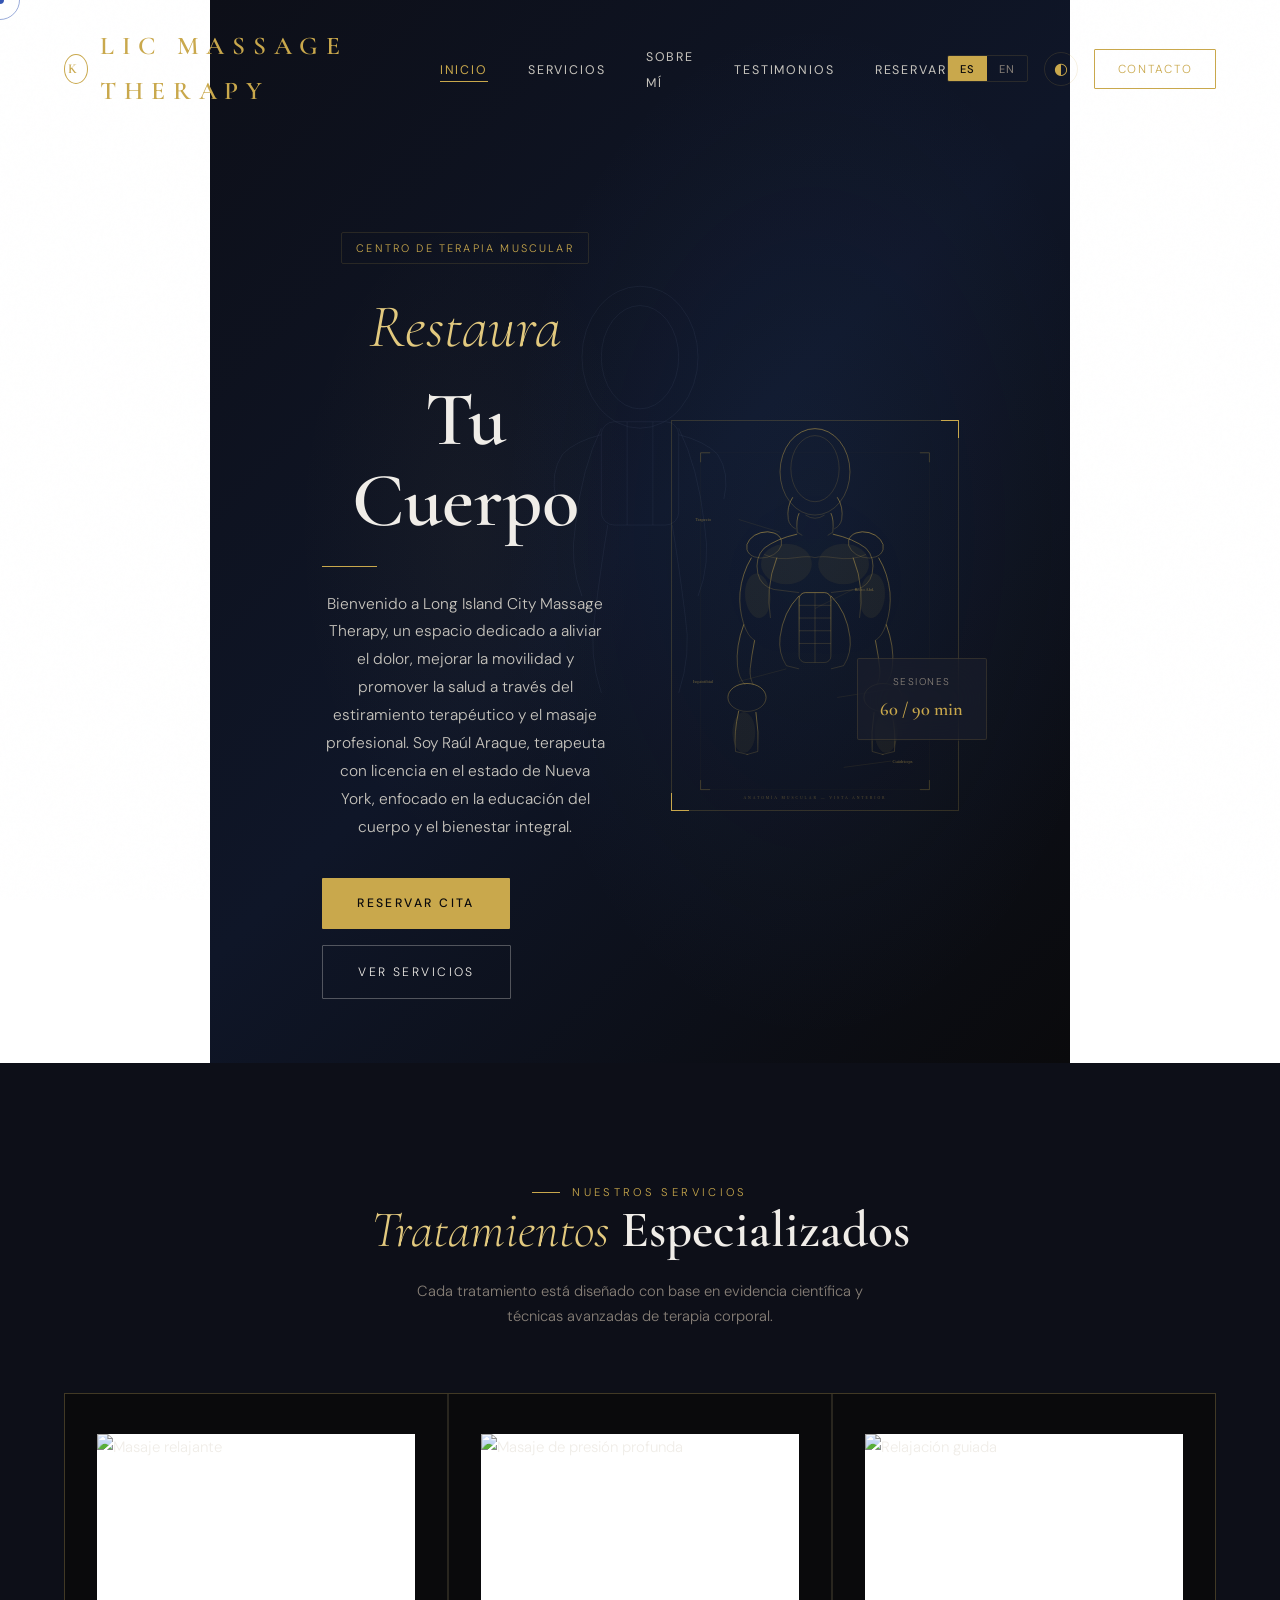
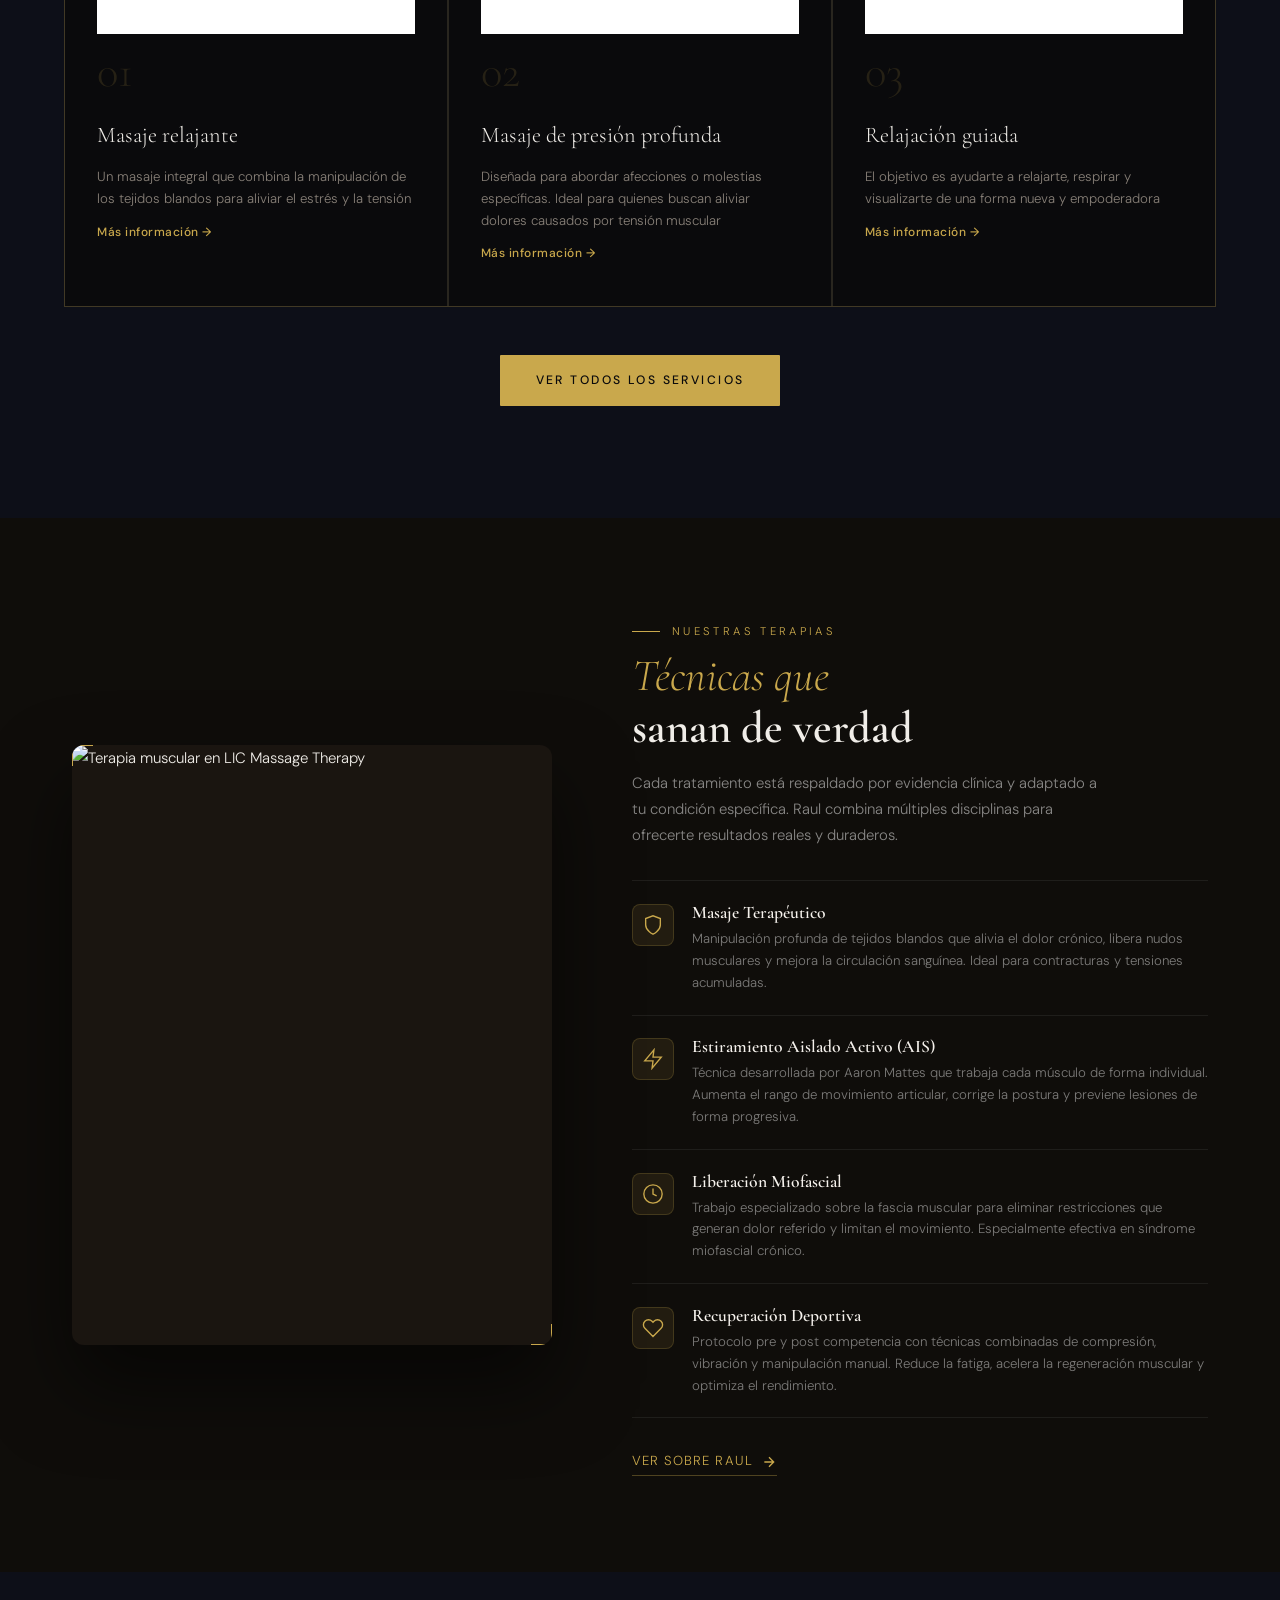
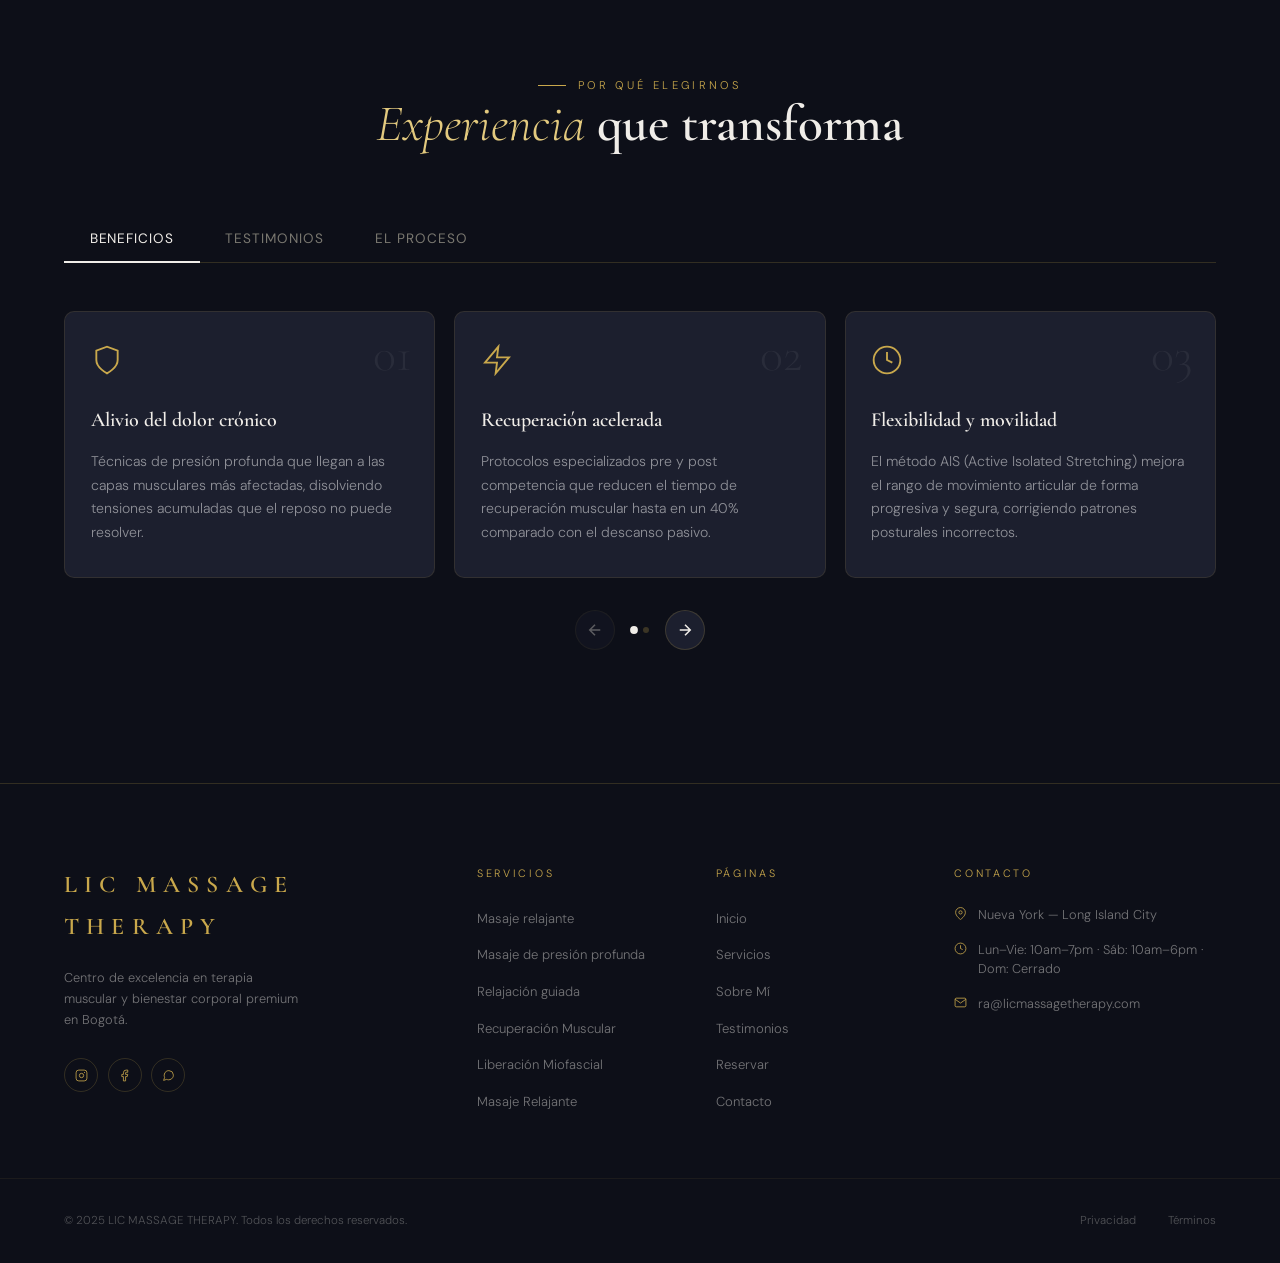
==== commit efdf8dbb: "update" ====
--- a/LIC massage therapy/index.html
+++ b/LIC massage therapy/index.html
@@ -28,132 +28,6 @@
   </div>
 </div>
 
-<style>
-/* ── Splash Screen ─────────────────────────────────────────────────────── */
-#splashScreen {
-  position: fixed;
-  inset: 0;
-  z-index: 99999;
-  display: flex;
-  align-items: center;
-  justify-content: center;
-  background: linear-gradient(160deg, #0d0d0d 0%, #141410 50%, #0a0a0a 100%);
-  opacity: 1;
-  transition: opacity 0.75s cubic-bezier(0.4, 0, 0.2, 1);
-  pointer-events: all;
-}
-#splashScreen.fade-out {
-  opacity: 0;
-  pointer-events: none;
-}
-.splash-inner {
-  display: flex;
-  flex-direction: column;
-  align-items: center;
-  gap: 0;
-  animation: splashFadeIn 0.9s cubic-bezier(0.4, 0, 0.2, 1) both;
-  padding: 0 2rem;
-  text-align: center;
-}
-@keyframes splashFadeIn {
-  from { opacity: 0; transform: translateY(18px); }
-  to   { opacity: 1; transform: translateY(0); }
-}
-
-/* Ornamentos */
-.splash-ornament {
-  width: 1px;
-  background: linear-gradient(to bottom, transparent, rgba(201,168,76,0.5), transparent);
-  opacity: 0.6;
-}
-.splash-ornament.top  { height: 60px; margin-bottom: 28px; }
-.splash-ornament.bottom { height: 40px; margin-top: 28px; }
-
-/* Logo SVG */
-.splash-logo-wrap {
-  position: relative;
-  margin-bottom: 22px;
-}
-.splash-logo-svg {
-  width: 90px;
-  height: 90px;
-  filter: drop-shadow(0 0 18px rgba(201,168,76,0.25));
-  animation: splashPulse 3s ease-in-out infinite;
-}
-@keyframes splashPulse {
-  0%, 100% { filter: drop-shadow(0 0 14px rgba(201,168,76,0.2)); }
-  50%       { filter: drop-shadow(0 0 28px rgba(201,168,76,0.45)); }
-}
-
-/* Nombre de marca */
-.splash-brand {
-  display: flex;
-  align-items: baseline;
-  gap: 10px;
-  margin-bottom: 10px;
-  letter-spacing: 0.08em;
-}
-.splash-brand-lic {
-  font-family: 'Cormorant Garamond', Georgia, serif;
-  font-weight: 300;
-  font-size: clamp(2rem, 6vw, 3rem);
-  color: #c9a84c;
-  letter-spacing: 0.18em;
-  line-height: 1;
-}
-.splash-brand-sep {
-  font-family: 'Cormorant Garamond', Georgia, serif;
-  font-size: 1.1rem;
-  color: rgba(201,168,76,0.4);
-  line-height: 1;
-}
-.splash-brand-name {
-  font-family: 'DM Sans', sans-serif;
-  font-weight: 300;
-  font-size: clamp(0.85rem, 2.5vw, 1.1rem);
-  color: rgba(220, 210, 185, 0.85);
-  letter-spacing: 0.22em;
-  text-transform: uppercase;
-  line-height: 1;
-}
-
-/* Eslogan */
-.splash-tagline {
-  font-family: 'Cormorant Garamond', Georgia, serif;
-  font-style: italic;
-  font-weight: 300;
-  font-size: clamp(0.75rem, 2vw, 0.9rem);
-  color: rgba(201,168,76,0.55);
-  letter-spacing: 0.28em;
-  margin: 0;
-  text-transform: uppercase;
-}
-
-/* Barra de progreso */
-.splash-progress-track {
-  width: 80px;
-  height: 1px;
-  background: rgba(201,168,76,0.15);
-  margin-top: 32px;
-  overflow: hidden;
-  border-radius: 1px;
-}
-.splash-progress-bar {
-  height: 100%;
-  width: 0%;
-  background: linear-gradient(90deg, transparent, #c9a84c, transparent);
-  border-radius: 1px;
-  transition: width linear;
-}
-
-/* Responsive */
-@media (max-width: 480px) {
-  .splash-ornament.top  { height: 40px; margin-bottom: 20px; }
-  .splash-ornament.bottom { height: 28px; margin-top: 20px; }
-  .splash-logo-svg { width: 72px; height: 72px; }
-  .splash-brand { gap: 7px; }
-}
-</style>
 
 <script>
 (function () {
@@ -785,4 +659,4 @@
   initPage('index');
 </script>
 </body>
-</html>+</html> 
--- a/LIC massage therapy/shared.css
+++ b/LIC massage therapy/shared.css
@@ -1240,4 +1240,764 @@
 @media (max-width: 860px) {
   .process-steps { grid-template-columns: 1fr; }
   .ps-connector { display: none; }
+}
+/* ══════════════ MODAL OVERLAY ══════════════ */
+.svc-modal-overlay {
+  position: fixed;
+  inset: 0;
+  z-index: 1000;
+  display: flex;
+  align-items: center;
+  justify-content: center;
+  padding: 1.5rem;
+  background: rgba(0,0,0,0);
+  backdrop-filter: blur(0px);
+  pointer-events: none;
+  transition: background .35s ease, backdrop-filter .35s ease;
+}
+.svc-modal-overlay.open {
+  background: rgba(0,0,0,.72);
+  backdrop-filter: blur(6px);
+  pointer-events: all;
+}
+
+/* ══════════════ MODAL BOX ══════════════ */
+.svc-modal {
+  position: relative;
+  width: 100%;
+  max-width: 620px;
+  max-height: 90vh;
+  overflow-y: auto;
+  background: var(--bg-card, #13110e);
+  border: 1px solid rgba(201,168,76,.22);
+  border-radius: 12px;
+  transform: translateY(28px) scale(.97);
+  opacity: 0;
+  transition: transform .38s cubic-bezier(.22,1,.36,1), opacity .3s ease;
+  scrollbar-width: thin;
+  scrollbar-color: rgba(201,168,76,.3) transparent;
+}
+.svc-modal-overlay.open .svc-modal {
+  transform: translateY(0) scale(1);
+  opacity: 1;
+}
+
+/* ══════════════ MODAL IMAGE ══════════════ */
+.svc-modal-img {
+  width: 100%;
+  height: 220px;
+  object-fit: cover;
+  border-radius: 11px 11px 0 0;
+  display: block;
+}
+
+/* ══════════════ MODAL BODY ══════════════ */
+.svc-modal-body {
+  padding: 2rem 2rem 2.2rem;
+}
+
+.svc-modal-num {
+  font-family: var(--font-display, 'Cormorant Garamond', serif);
+  font-size: .75rem;
+  letter-spacing: .18em;
+  color: var(--gold, #c9a84c);
+  text-transform: uppercase;
+  margin-bottom: .5rem;
+}
+
+.svc-modal-title {
+  font-family: var(--font-display, 'Cormorant Garamond', serif);
+  font-size: 2rem;
+  font-weight: 400;
+  color: var(--text-primary, #f0ede8);
+  line-height: 1.15;
+  margin-bottom: 1.2rem;
+}
+
+/* Meta row: duración + precio */
+.svc-modal-meta {
+  display: flex;
+  gap: 1rem;
+  margin-bottom: 1.5rem;
+  flex-wrap: wrap;
+}
+.svc-modal-badge {
+  display: flex;
+  align-items: center;
+  gap: .5rem;
+  padding: .5rem .9rem;
+  border: 1px solid rgba(201,168,76,.25);
+  border-radius: 40px;
+  font-size: .78rem;
+  color: var(--gold, #c9a84c);
+  background: rgba(201,168,76,.07);
+}
+.svc-modal-badge svg {
+  width: 14px;
+  height: 14px;
+  flex-shrink: 0;
+}
+
+/* Gold divider */
+.svc-modal-line {
+  width: 40px;
+  height: 1px;
+  background: var(--gold, #c9a84c);
+  margin-bottom: 1.2rem;
+}
+
+.svc-modal-desc {
+  font-size: .9rem;
+  line-height: 1.75;
+  color: var(--text-muted, #a09a8e);
+  margin-bottom: 1.5rem;
+}
+
+/* Feature list */
+.svc-modal-features {
+  display: flex;
+  flex-direction: column;
+  gap: .55rem;
+  margin-bottom: 2rem;
+}
+.svc-modal-feature {
+  display: flex;
+  align-items: center;
+  gap: .65rem;
+  font-size: .82rem;
+  color: var(--text-secondary, #c8c0b4);
+}
+.svc-modal-feature::before {
+  content: '';
+  display: inline-block;
+  width: 6px;
+  height: 6px;
+  border-radius: 50%;
+  background: var(--gold, #c9a84c);
+  flex-shrink: 0;
+}
+
+/* CTA button */
+.svc-modal-cta {
+  display: flex;
+  align-items: center;
+  justify-content: center;
+  gap: .6rem;
+  width: 100%;
+  padding: .95rem 1.5rem;
+  background: var(--gold, #c9a84c);
+  color: #0d0b08;
+  border: none;
+  border-radius: 6px;
+  font-family: var(--font-body, 'DM Sans', sans-serif);
+  font-size: .88rem;
+  font-weight: 500;
+  letter-spacing: .04em;
+  cursor: pointer;
+  text-decoration: none;
+  transition: background .2s, transform .15s;
+}
+.svc-modal-cta:hover {
+  background: #b8963e;
+  transform: translateY(-1px);
+}
+.svc-modal-cta svg { width: 16px; height: 16px; flex-shrink: 0; }
+
+/* Close button */
+.svc-modal-close {
+  position: absolute;
+  top: 1rem;
+  right: 1rem;
+  width: 36px;
+  height: 36px;
+  display: flex;
+  align-items: center;
+  justify-content: center;
+  background: rgba(0,0,0,.5);
+  border: 1px solid rgba(255,255,255,.12);
+  border-radius: 50%;
+  cursor: pointer;
+  color: #fff;
+  transition: background .2s;
+  z-index: 10;
+}
+.svc-modal-close:hover { background: rgba(0,0,0,.75); }
+.svc-modal-close svg { width: 16px; height: 16px; }
+
+/* Prevent body scroll when modal open */
+body.modal-open { overflow: hidden; }
+
+/* ── Botón profesional de card ── */
+.service-card .service-link {
+  display: flex;
+  align-items: center;
+  justify-content: center;
+  gap: .55rem;
+  width: 100%;
+  margin-top: auto;
+  padding: .85rem 1.2rem;
+  background: transparent;
+  border: 1px solid rgba(201,168,76,.45);
+  border-radius: 4px;
+  color: var(--gold, #c9a84c);
+  font-family: var(--font-body, 'DM Sans', sans-serif);
+  font-size: .82rem;
+  font-weight: 500;
+  letter-spacing: .1em;
+  text-transform: uppercase;
+  cursor: pointer;
+  transition: background .25s, color .25s, border-color .25s, transform .15s;
+  position: relative;
+  overflow: hidden;
+}
+.service-card .service-link::before {
+  content: '';
+  position: absolute;
+  inset: 0;
+  background: var(--gold, #c9a84c);
+  transform: scaleX(0);
+  transform-origin: left;
+  transition: transform .3s cubic-bezier(.22,1,.36,1);
+  z-index: 0;
+}
+.service-card .service-link:hover::before { transform: scaleX(1); }
+.service-card .service-link:hover {
+  color: #0d0b08;
+  border-color: var(--gold, #c9a84c);
+  transform: translateY(-1px);
+}
+.service-card .service-link span,
+.service-card .service-link svg {
+  position: relative;
+  z-index: 1;
+}
+.service-card .service-link svg {
+  width: 15px;
+  height: 15px;
+  flex-shrink: 0;
+  transition: transform .2s;
+}
+.service-card .service-link:hover svg { transform: translateX(3px); }
+
+/* ── Fix: reveal no debe bloquear interacción en cards visibles ── */
+.service-card.reveal {
+  pointer-events: auto !important;
+}
+.service-card.reveal:not(.revealed) {
+  pointer-events: auto !important;
+}
+
+@media (max-width: 520px) {
+  .svc-modal-body { padding: 1.5rem 1.25rem 1.75rem; }
+  .svc-modal-title { font-size: 1.6rem; }
+  .svc-modal-img { height: 170px; }
+}
+  /* ── Validation styles ── */
+  .form-input.error,
+  .form-select.error,
+  .form-textarea.error {
+    border-color: #c0392b !important;
+    background: rgba(192, 57, 43, 0.04);
+    animation: shake 0.35s ease;
+  }
+  .form-input.valid,
+  .form-select.valid,
+  .form-textarea.valid {
+    border-color: #2a6e3a !important;
+  }
+  @keyframes shake {
+    0%,100%{transform:translateX(0)}
+    25%{transform:translateX(-6px)}
+    75%{transform:translateX(6px)}
+  }
+  .field-error {
+    display: none;
+    font-size: .72rem;
+    color: #c0392b;
+    margin-top: .3rem;
+    letter-spacing: .01em;
+  }
+  .form-group.has-error .field-error { display: block; }
+
+  /* ── Privacy checkbox ── */
+  .privacy-row {
+    display: flex;
+    align-items: flex-start;
+    gap: .75rem;
+    margin-bottom: 1.5rem;
+    padding: 1rem 1.1rem;
+    background: rgba(180,150,100,.06);
+    border: 1px solid rgba(180,150,100,.18);
+    border-radius: 6px;
+  }
+  .privacy-checkbox {
+    flex-shrink: 0;
+    width: 18px;
+    height: 18px;
+    margin-top: 2px;
+    accent-color: #8a6a30;
+    cursor: pointer;
+  }
+  .privacy-label {
+    font-size: .78rem;
+    color: var(--text-muted, #888);
+    line-height: 1.55;
+  }
+  .privacy-label a {
+    color: var(--gold, #b8963e);
+    text-decoration: underline;
+    text-underline-offset: 2px;
+  }
+  .privacy-label strong { color: var(--text-primary, #111); }
+  .privacy-row.error {
+    border-color: #c0392b;
+    background: rgba(192,57,43,.04);
+    animation: shake .35s ease;
+  }
+
+  /* ── Submit states ── */
+  .form-submit { position: relative; transition: background .3s, opacity .3s; }
+  .form-submit:disabled { opacity: .7; cursor: not-allowed; }
+  .form-submit .spinner {
+    display: inline-block;
+    width: 14px; height: 14px;
+    border: 2px solid rgba(255,255,255,.4);
+    border-top-color: #fff;
+    border-radius: 50%;
+    animation: spin .7s linear infinite;
+    vertical-align: middle;
+    margin-right: .5rem;
+  }
+  @keyframes spin { to { transform: rotate(360deg); } }
+
+  /* ── Toast notification ── */
+  #toast {
+    position: fixed;
+    bottom: 2rem; right: 2rem;
+    min-width: 260px;
+    padding: 1rem 1.4rem;
+    border-radius: 8px;
+    font-family: var(--font-body, 'DM Sans', sans-serif);
+    font-size: .85rem;
+    color: #fff;
+    z-index: 9999;
+    transform: translateY(120%);
+    opacity: 0;
+    transition: transform .4s cubic-bezier(.22,1,.36,1), opacity .3s;
+    box-shadow: 0 8px 30px rgba(0,0,0,.18);
+  }
+  #toast.show { transform: translateY(0); opacity: 1; }
+  #toast.success { background: #2a6e3a; }
+  #toast.error-toast { background: #c0392b; }
+  #toast.info { background: #8a6a30; }
+    :root {
+    --gold:         #c9a84c;
+    --gold-light:   #e2c97e;
+    --bg-dark:      #ffffff;
+    --bg-card:      #ffffff;
+    --text-primary: #f0ede8;
+    --text-muted:   #888078;
+    --border:       #c9a84c26;
+    --font-display: 'Cormorant Garamond', Georgia, serif;
+    --font-body:    'DM Sans', sans-serif;
+  }
+
+  *, *::before, *::after { box-sizing: border-box; margin: 0; padding: 0; }
+
+  html { scroll-behavior: smooth; }
+
+  body {
+    background: var(--bg-dark);
+    color: var(--text-primary);
+    font-family: var(--font-body);
+    font-weight: 300;
+    line-height: 1.75;
+    font-size: 15px;
+    -webkit-font-smoothing: antialiased;
+  }
+
+  /* ── TOP BAR ── */
+  .topbar {
+    position: sticky;
+    top: 0;
+    z-index: 100;
+    display: flex;
+    align-items: center;
+    justify-content: space-between;
+    padding: 1.1rem 3rem;
+    background: rgba(14,13,11,.92);
+    backdrop-filter: blur(12px);
+    border-bottom: 1px solid var(--border);
+  }
+  .topbar-logo {
+    font-family: var(--font-display);
+    font-size: 1.15rem;
+    font-weight: 400;
+    letter-spacing: .08em;
+    color: var(--text-primary);
+    text-decoration: none;
+  }
+  .topbar-back {
+    display: inline-flex;
+    align-items: center;
+    gap: .45rem;
+    font-size: .75rem;
+    letter-spacing: .1em;
+    text-transform: uppercase;
+    color: var(--gold);
+    text-decoration: none;
+    transition: opacity .2s;
+  }
+  .topbar-back:hover { opacity: .7; }
+
+  /* ── HERO ── */
+  .hero {
+    padding: 7rem 3rem 4rem;
+    max-width: 860px;
+    margin: 0 auto;
+    text-align: center;
+  }
+  .hero-tag {
+    display: inline-block;
+    font-size: .68rem;
+    letter-spacing: .2em;
+    text-transform: uppercase;
+    color: var(--gold);
+    border: 1px solid var(--border);
+    padding: .35rem .9rem;
+    border-radius: 2px;
+    margin-bottom: 1.8rem;
+  }
+  .hero-title {
+    font-family: var(--font-display);
+    font-size: clamp(2.4rem, 5vw, 3.8rem);
+    font-weight: 300;
+    line-height: 1.12;
+    margin-bottom: 1.2rem;
+  }
+  .hero-title em { font-style: italic; color: var(--gold-light); }
+  .hero-sub {
+    font-size: .8rem;
+    color: var(--text-muted);
+    letter-spacing: .04em;
+  }
+  .gold-line {
+    width: 48px;
+    height: 1px;
+    background: var(--gold);
+    margin: 2rem auto;
+    opacity: .6;
+  }
+
+  /* ── LAYOUT ── */
+  .policy-wrap {
+    max-width: 800px;
+    margin: 0 auto;
+    padding: 0 2rem 6rem;
+  }
+
+  /* ── SECTION BLOCK ── */
+  .policy-section {
+    margin-bottom: 3rem;
+    padding: 2.2rem 2.5rem;
+    background: var(--bg-card);
+    border: 1px solid var(--border);
+    border-radius: 4px;
+    position: relative;
+    transition: border-color .3s;
+    animation: fadeUp .6s ease both;
+  }
+  .policy-section:hover { border-color: rgba(201,168,76,.28); }
+
+  @keyframes fadeUp {
+    from { opacity: 0; transform: translateY(18px); }
+    to   { opacity: 1; transform: translateY(0); }
+  }
+  /* staggered delay */
+  .policy-section:nth-child(1)  { animation-delay: .05s; }
+  .policy-section:nth-child(2)  { animation-delay: .10s; }
+  .policy-section:nth-child(3)  { animation-delay: .15s; }
+  .policy-section:nth-child(4)  { animation-delay: .20s; }
+  .policy-section:nth-child(5)  { animation-delay: .25s; }
+  .policy-section:nth-child(6)  { animation-delay: .30s; }
+  .policy-section:nth-child(7)  { animation-delay: .35s; }
+  .policy-section:nth-child(8)  { animation-delay: .40s; }
+  .policy-section:nth-child(9)  { animation-delay: .45s; }
+  .policy-section:nth-child(10) { animation-delay: .50s; }
+
+  /* number badge */
+  .policy-section::before {
+    content: attr(data-n);
+    position: absolute;
+    top: -1px;
+    right: 1.6rem;
+    font-family: var(--font-display);
+    font-size: .7rem;
+    font-style: italic;
+    color: var(--gold);
+    background: var(--bg-card);
+    padding: 0 .5rem;
+    letter-spacing: .05em;
+    opacity: .55;
+    transform: translateY(-50%);
+  }
+
+  .policy-h {
+    font-family: var(--font-display);
+    font-size: 1.25rem;
+    font-weight: 400;
+    color: var(--text-primary);
+    margin-bottom: 1rem;
+    padding-bottom: .7rem;
+    border-bottom: 1px solid var(--border);
+    display: flex;
+    align-items: center;
+    gap: .7rem;
+  }
+  .policy-h svg {
+    width: 16px; height: 16px;
+    stroke: var(--gold);
+    flex-shrink: 0;
+    opacity: .8;
+  }
+
+  .policy-text {
+    font-size: .83rem;
+    color: var(--text-muted);
+    line-height: 1.8;
+  }
+  .policy-text + .policy-text { margin-top: .85rem; }
+
+  .policy-list {
+    list-style: none;
+    margin-top: .8rem;
+  }
+  .policy-list li {
+    display: flex;
+    gap: .7rem;
+    align-items: flex-start;
+    font-size: .83rem;
+    color: var(--text-muted);
+    padding: .4rem 0;
+    border-bottom: 1px solid rgba(255,255,255,.03);
+  }
+  .policy-list li::before {
+    content: '—';
+    color: var(--gold);
+    flex-shrink: 0;
+    font-family: var(--font-display);
+  }
+
+  .policy-highlight {
+    background: rgba(201,168,76,.06);
+    border-left: 2px solid var(--gold);
+    padding: .9rem 1.2rem;
+    border-radius: 2px;
+    font-size: .82rem;
+    color: var(--text-primary);
+    margin-top: 1rem;
+    line-height: 1.65;
+  }
+
+  strong { color: var(--text-primary); font-weight: 500; }
+
+  a.inline-link {
+    color: var(--gold);
+    text-decoration: underline;
+    text-underline-offset: 3px;
+    transition: opacity .2s;
+  }
+  a.inline-link:hover { opacity: .7; }
+
+  /* ── TABLE ── */
+  .data-table {
+    width: 100%;
+    border-collapse: collapse;
+    margin-top: 1rem;
+    font-size: .78rem;
+  }
+  .data-table th {
+    text-align: left;
+    font-weight: 500;
+    color: var(--gold);
+    padding: .55rem .8rem;
+    border-bottom: 1px solid var(--border);
+    letter-spacing: .06em;
+    font-size: .7rem;
+    text-transform: uppercase;
+  }
+  .data-table td {
+    padding: .6rem .8rem;
+    color: var(--text-muted);
+    border-bottom: 1px solid rgba(255,255,255,.03);
+    vertical-align: top;
+    line-height: 1.55;
+  }
+  .data-table tr:last-child td { border-bottom: none; }
+
+  /* ── DATE FOOTER ── */
+  .policy-footer {
+    text-align: center;
+    padding: 2.5rem 0 4rem;
+    font-size: .73rem;
+    color: var(--text-muted);
+    letter-spacing: .06em;
+  }
+  .policy-footer span { color: var(--gold); }
+
+  /* ── BACK BUTTON BOTTOM ── */
+  .back-bottom {
+    display: flex;
+    justify-content: center;
+    margin-bottom: 4rem;
+  }
+  .btn-gold {
+    display: inline-flex;
+    align-items: center;
+    gap: .5rem;
+    padding: .85rem 2.2rem;
+    border: 1px solid var(--gold);
+    color: var(--gold);
+    font-family: var(--font-body);
+    font-size: .73rem;
+    letter-spacing: .14em;
+    text-transform: uppercase;
+    text-decoration: none;
+    border-radius: 2px;
+    transition: background .25s, color .25s;
+  }
+  .btn-gold:hover {
+    background: var(--gold);
+    color: var(--bg-dark);
+  }
+
+  @media (max-width: 640px) {
+    .topbar { padding: 1rem 1.4rem; }
+    .hero { padding: 5rem 1.4rem 3rem; }
+    .policy-wrap { padding: 0 1.2rem 5rem; }
+    .policy-section { padding: 1.6rem 1.4rem; }
+  }
+  /* ── Splash Screen ─────────────────────────────────────────────────────── */
+#splashScreen {
+  position: fixed;
+  inset: 0;
+  z-index: 99999;
+  display: flex;
+  align-items: center;
+  justify-content: center;
+  background: linear-gradient(160deg, #0d0d0d 0%, #141410 50%, #0a0a0a 100%);
+  opacity: 1;
+  transition: opacity 0.75s cubic-bezier(0.4, 0, 0.2, 1);
+  pointer-events: all;
+}
+#splashScreen.fade-out {
+  opacity: 0;
+  pointer-events: none;
+}
+.splash-inner {
+  display: flex;
+  flex-direction: column;
+  align-items: center;
+  gap: 0;
+  animation: splashFadeIn 0.9s cubic-bezier(0.4, 0, 0.2, 1) both;
+  padding: 0 2rem;
+  text-align: center;
+}
+@keyframes splashFadeIn {
+  from { opacity: 0; transform: translateY(18px); }
+  to   { opacity: 1; transform: translateY(0); }
+}
+
+/* Ornamentos */
+.splash-ornament {
+  width: 1px;
+  background: linear-gradient(to bottom, transparent, rgba(201,168,76,0.5), transparent);
+  opacity: 0.6;
+}
+.splash-ornament.top  { height: 60px; margin-bottom: 28px; }
+.splash-ornament.bottom { height: 40px; margin-top: 28px; }
+
+/* Logo SVG */
+.splash-logo-wrap {
+  position: relative;
+  margin-bottom: 22px;
+}
+.splash-logo-svg {
+  width: 90px;
+  height: 90px;
+  filter: drop-shadow(0 0 18px rgba(201,168,76,0.25));
+  animation: splashPulse 3s ease-in-out infinite;
+}
+@keyframes splashPulse {
+  0%, 100% { filter: drop-shadow(0 0 14px rgba(201,168,76,0.2)); }
+  50%       { filter: drop-shadow(0 0 28px rgba(201,168,76,0.45)); }
+}
+
+/* Nombre de marca */
+.splash-brand {
+  display: flex;
+  align-items: baseline;
+  gap: 10px;
+  margin-bottom: 10px;
+  letter-spacing: 0.08em;
+}
+.splash-brand-lic {
+  font-family: 'Cormorant Garamond', Georgia, serif;
+  font-weight: 300;
+  font-size: clamp(2rem, 6vw, 3rem);
+  color: #c9a84c;
+  letter-spacing: 0.18em;
+  line-height: 1;
+}
+.splash-brand-sep {
+  font-family: 'Cormorant Garamond', Georgia, serif;
+  font-size: 1.1rem;
+  color: rgba(201,168,76,0.4);
+  line-height: 1;
+}
+.splash-brand-name {
+  font-family: 'DM Sans', sans-serif;
+  font-weight: 300;
+  font-size: clamp(0.85rem, 2.5vw, 1.1rem);
+  color: rgba(220, 210, 185, 0.85);
+  letter-spacing: 0.22em;
+  text-transform: uppercase;
+  line-height: 1;
+}
+
+/* Eslogan */
+.splash-tagline {
+  font-family: 'Cormorant Garamond', Georgia, serif;
+  font-style: italic;
+  font-weight: 300;
+  font-size: clamp(0.75rem, 2vw, 0.9rem);
+  color: rgba(201,168,76,0.55);
+  letter-spacing: 0.28em;
+  margin: 0;
+  text-transform: uppercase;
+}
+
+/* Barra de progreso */
+.splash-progress-track {
+  width: 80px;
+  height: 1px;
+  background: rgba(201,168,76,0.15);
+  margin-top: 32px;
+  overflow: hidden;
+  border-radius: 1px;
+}
+.splash-progress-bar {
+  height: 100%;
+  width: 0%;
+  background: linear-gradient(90deg, transparent, #c9a84c, transparent);
+  border-radius: 1px;
+  transition: width linear;
+}
+
+/* Responsive */
+@media (max-width: 480px) {
+  .splash-ornament.top  { height: 40px; margin-bottom: 20px; }
+  .splash-ornament.bottom { height: 28px; margin-top: 20px; }
+  .splash-logo-svg { width: 72px; height: 72px; }
+  .splash-brand { gap: 7px; }
 }
